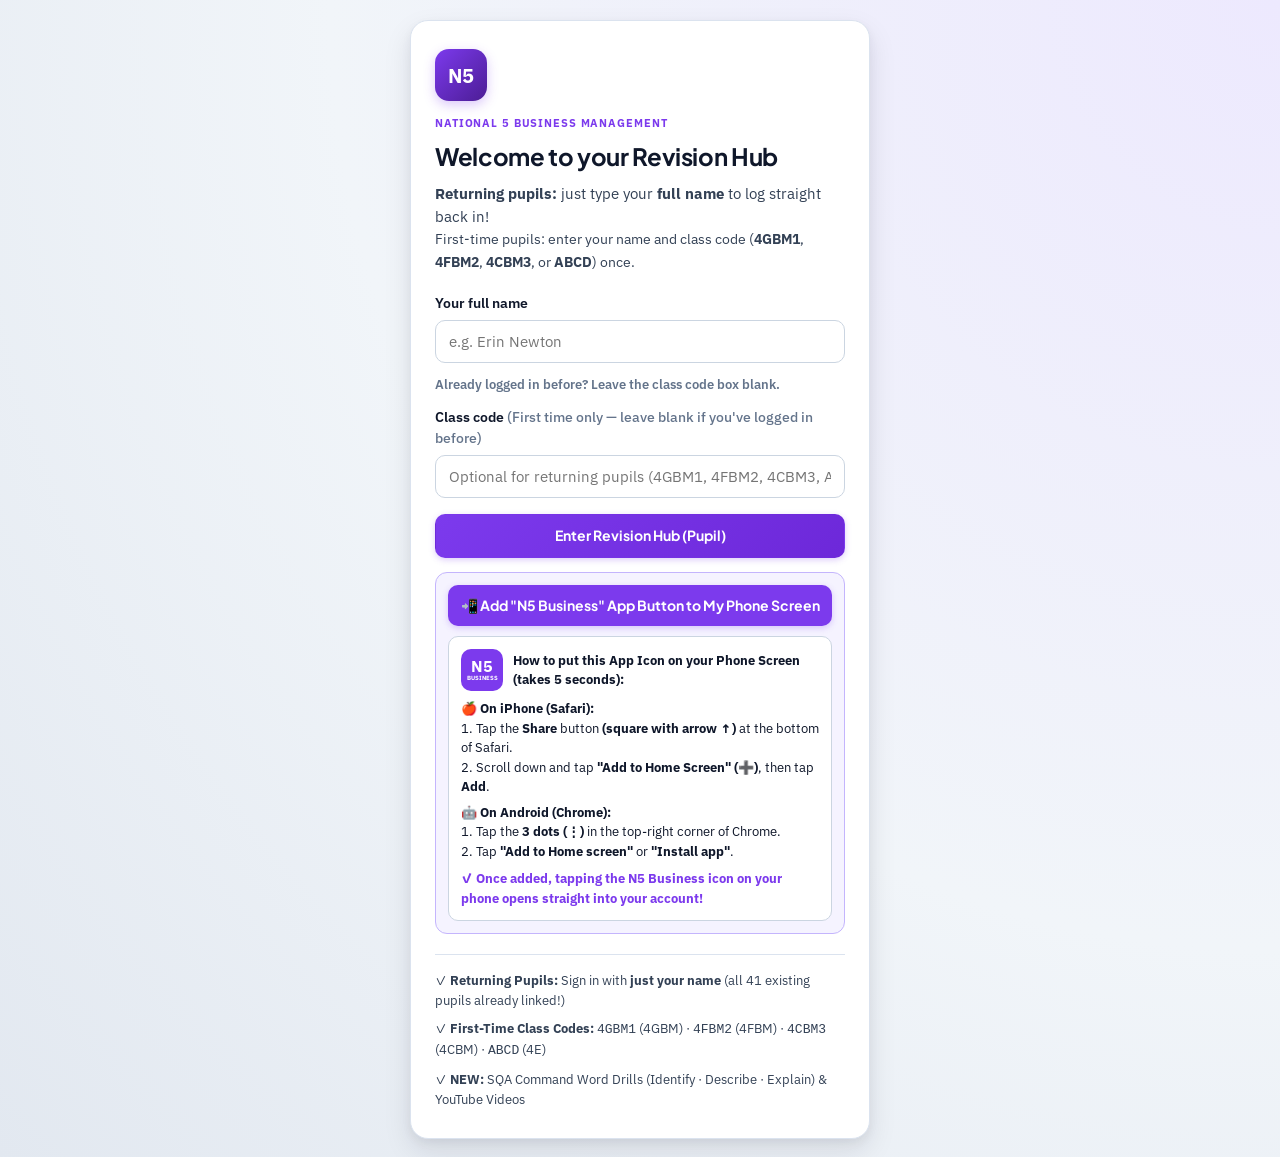
==== index.html @ 748b4a77 "Sync all case study attempts and monthly homework submissions live to Firebase and class list (v65)" ====
<!DOCTYPE html>
<html lang="en">
<head>
  <meta charset="UTF-8" />
  <meta name="viewport" content="width=device-width, initial-scale=1.0" />
  <meta http-equiv="Cache-Control" content="no-cache, no-store, must-revalidate" />
  <meta http-equiv="Pragma" content="no-cache" />
  <meta http-equiv="Expires" content="0" />
  <title>National 5 Business Management Revision Hub</title>
  <meta name="description" content="Qualifications Scotland (SQA) National 5 Business Management Revision Hub — Lessons, YouTube Video Guides, SQA Command Word Drills (Identify, Describe, Explain), Past Papers, Case Studies & Monthly Homework." />
  <meta name="apple-mobile-web-app-capable" content="yes" />
  <meta name="apple-mobile-web-app-status-bar-style" content="black-translucent" />
  <meta name="apple-mobile-web-app-title" content="N5 Business" />
  <meta name="mobile-web-app-capable" content="yes" />
  <meta name="theme-color" content="#7c3aed" />
  <link rel="manifest" href="./manifest.json?v=65" />
  <link rel="icon" type="image/png" href="./n5-app-icon.png?v=65" />
  <link rel="apple-touch-icon" href="./n5-app-icon.png?v=65" />
  <link rel="stylesheet" href="./styles.css?v=65" />
</head>
<body>
  <div id="app"></div>
  <script src="./hubData.js?v=65"></script>
  <script src="./app.js?v=65"></script>
  <script>
    (function () {
      const appScript = document.querySelector('script[src*="app.js?v="]');
      const curMatch = appScript ? appScript.getAttribute("src").match(/\?v=(\d+)/) : null;
      const CURRENT_V = curMatch ? curMatch[1] : "";
      let reloading = false;
      function reloadOnce() {
        const tag = (document.activeElement && document.activeElement.tagName || "").toUpperCase();
        if (tag === "INPUT" || tag === "TEXTAREA" || tag === "SELECT") return;
        if (!reloading) {
          reloading = true;
          window.location.reload();
        }
      }
      function checkLatestVersion() {
        if (!CURRENT_V) return;
        fetch("./index.html?t=" + Date.now(), { cache: "no-store" })
          .then(r => r.ok ? r.text() : "")
          .then(html => {
            const m = html.match(/app\.js\?v=(\d+)/);
            if (m && m[1] !== CURRENT_V) reloadOnce();
          })
          .catch(() => {});
      }
      if ("serviceWorker" in navigator) {
        navigator.serviceWorker.addEventListener("controllerchange", reloadOnce);
        navigator.serviceWorker.register("./sw.js?v=65", { updateViaCache: "none" }).then(reg => {
          reg.update();
          document.addEventListener("visibilitychange", () => {
            if (document.visibilityState === "visible") {
              reg.update();
              checkLatestVersion();
            }
          });
        }).catch(() => {});
      }
      setTimeout(checkLatestVersion, 3000);
    })();
  </script>
</body>
</html>
---- styles.css ----
@import url('https://fonts.googleapis.com/css2?family=IBM+Plex+Sans:wght@400;500;600;700&family=Plus+Jakarta+Sans:wght@500;600;700;800&display=swap');

:root {
  --bg: #f1f5f9;
  --surface: #ffffff;
  --surface-alt: #f8fafc;
  --surface-tint: #f5f3ff;
  --border: #dbe3ef;
  --border-strong: #cbd5e1;
  --text: #0f172a;
  --text-secondary: #334155;
  --text-muted: #64748b;
  --primary: #7c3aed;
  --primary-hover: #6d28d9;
  --primary-soft: #ede9fe;
  --navy: #0f172a;
  --success: #15803d;
  --success-bg: #dcfce7;
  --success-border: #86efac;
  --warning: #b45309;
  --warning-bg: #fef3c7;
  --warning-border: #fcd34d;
  --danger: #b91c1c;
  --danger-bg: #fee2e2;
  --danger-border: #fca5a5;
  --radius-sm: 10px;
  --radius-md: 14px;
  --radius-lg: 18px;
  --shadow-sm: 0 1px 3px rgba(15, 23, 42, 0.06), 0 1px 2px rgba(15, 23, 42, 0.04);
  --shadow-md: 0 4px 14px rgba(15, 23, 42, 0.07), 0 2px 4px rgba(15, 23, 42, 0.04);
  --shadow-lg: 0 12px 28px rgba(15, 23, 42, 0.1), 0 4px 10px rgba(15, 23, 42, 0.05);
}

* {
  box-sizing: border-box;
  -webkit-tap-highlight-color: transparent;
}

html, body {
  margin: 0;
  padding: 0;
  background: var(--bg);
  color: var(--text);
  font-family: 'IBM Plex Sans', -apple-system, BlinkMacSystemFont, sans-serif;
  font-size: 15px;
  line-height: 1.55;
  -webkit-font-smoothing: antialiased;
  overflow-x: hidden;
}

h1, h2, h3, h4 {
  font-family: 'Plus Jakarta Sans', sans-serif;
  color: var(--text);
  letter-spacing: -0.015em;
  margin-top: 0;
}

/* LOGIN PAGE (Matches Floot Pupil Login Experience + Upgraded Polish) */
.login-page {
  min-height: 100vh;
  display: flex;
  align-items: center;
  justify-content: center;
  padding: 20px 14px;
  background: radial-gradient(circle at top right, #ede9fe 0%, #f1f5f9 55%, #e2e8f0 100%);
}

.login-panel {
  width: 100%;
  max-width: 460px;
  background: var(--surface);
  border: 1px solid var(--border);
  border-radius: var(--radius-lg);
  padding: 28px 24px;
  box-shadow: var(--shadow-lg);
}

.login-logo {
  width: 52px;
  height: 52px;
  border-radius: 14px;
  background: linear-gradient(135deg, #7c3aed 0%, #4c1d95 100%);
  color: #ffffff;
  display: flex;
  align-items: center;
  justify-content: center;
  font-weight: 800;
  font-size: 20px;
  margin-bottom: 14px;
  box-shadow: 0 4px 12px rgba(124, 58, 237, 0.28);
}

.kicker {
  font-size: 11px;
  font-weight: 800;
  text-transform: uppercase;
  letter-spacing: 0.08em;
  color: var(--primary);
  margin: 0 0 6px 0;
}

.login-panel h1 {
  font-size: 24px;
  margin-bottom: 8px;
}

.login-lead {
  color: var(--text-secondary);
  margin: 0 0 20px 0;
  font-size: 14.5px;
}

.pupil-form {
  display: flex;
  flex-direction: column;
  gap: 12px;
}

.pupil-form label {
  font-size: 13.5px;
  font-weight: 600;
  color: var(--text);
  margin-bottom: -6px;
}

input[type="text"],
input[type="password"],
input[type="search"],
input[type="url"],
select,
textarea {
  width: 100%;
  padding: 11px 13px;
  border: 1.5px solid var(--border-strong);
  border-radius: var(--radius-sm);
  font-family: inherit;
  font-size: 15px;
  color: var(--text);
  background: var(--surface);
  transition: border-color 0.15s ease, box-shadow 0.15s ease;
}

input:focus,
select:focus,
textarea:focus {
  outline: none;
  border-color: var(--primary);
  box-shadow: 0 0 0 3px rgba(124, 58, 237, 0.18);
}

.btn {
  display: inline-flex;
  align-items: center;
  justify-content: center;
  gap: 8px;
  padding: 11px 16px;
  border-radius: var(--radius-sm);
  font-family: 'Plus Jakarta Sans', sans-serif;
  font-size: 14px;
  font-weight: 700;
  cursor: pointer;
  border: 1.5px solid transparent;
  transition: all 0.15s ease;
  text-decoration: none;
  line-height: 1.25;
  touch-action: manipulation;
  user-select: none;
}

.btn:active:not(:disabled) {
  transform: scale(0.98);
}

.btn:disabled {
  opacity: 0.55;
  cursor: not-allowed;
}

.btn-primary {
  background: linear-gradient(135deg, #7c3aed 0%, #6d28d9 100%);
  color: #ffffff;
  box-shadow: 0 2px 6px rgba(124, 58, 237, 0.25);
}

.btn-primary:hover:not(:disabled) {
  background: var(--primary-hover);
}

.btn-outline {
  background: var(--surface);
  color: var(--text);
  border-color: var(--border-strong);
}

.btn-outline:hover:not(:disabled) {
  background: var(--surface-alt);
  border-color: var(--primary);
  color: var(--primary);
}

.btn-soft {
  background: var(--primary-soft);
  color: var(--primary);
  border-color: #c4b5fd;
}

.btn-soft:hover:not(:disabled) {
  background: #c4b5fd;
}

.btn-success {
  background: var(--success);
  color: #ffffff;
}

.btn-sm {
  padding: 8px 12px;
  font-size: 12.5px;
}

.login-small {
  font-size: 12.5px;
  color: var(--text-muted);
  margin: 14px 0 0 0;
}

.teacher-area {
  margin-top: 18px;
  padding-top: 16px;
  border-top: 1px solid var(--border);
}

.teacher-toggle {
  background: none;
  border: none;
  color: var(--primary);
  font-weight: 600;
  font-size: 13.5px;
  padding: 0;
  cursor: pointer;
  text-decoration: underline;
}

.login-features {
  margin-top: 20px;
  padding-top: 16px;
  border-top: 1px solid var(--border);
  display: grid;
  gap: 8px;
  font-size: 13px;
  color: var(--text-secondary);
}

/* APP SHELL */
.app-shell {
  max-width: 1320px;
  margin: 0 auto;
  padding: 16px 14px 98px 14px;
}

.top-bar {
  background: var(--surface);
  border: 1px solid var(--border);
  border-radius: var(--radius-md);
  padding: 14px 18px;
  display: flex;
  align-items: center;
  justify-content: space-between;
  flex-wrap: wrap;
  gap: 12px;
  box-shadow: var(--shadow-sm);
  margin-bottom: 14px;
}

.brand-row {
  display: flex;
  align-items: center;
  gap: 12px;
}

.brand-badge {
  background: linear-gradient(135deg, #7c3aed 0%, #4c1d95 100%);
  color: #fff;
  font-weight: 800;
  font-size: 14px;
  padding: 9px 12px;
  border-radius: 11px;
  letter-spacing: 0.03em;
  box-shadow: 0 2px 8px rgba(124, 58, 237, 0.28);
}

.user-pill-row {
  display: flex;
  align-items: center;
  gap: 8px;
  flex-wrap: wrap;
}

.badge {
  display: inline-flex;
  align-items: center;
  gap: 5px;
  padding: 4px 10px;
  border-radius: 999px;
  font-size: 12px;
  font-weight: 600;
  background: var(--surface-alt);
  border: 1px solid var(--border);
  color: var(--text-secondary);
}

.badge-primary {
  background: var(--primary-soft);
  color: var(--primary);
  border-color: #c4b5fd;
}

.badge-success {
  background: var(--success-bg);
  color: var(--success);
  border-color: var(--success-border);
}

.badge-warning {
  background: var(--warning-bg);
  color: var(--warning);
  border-color: var(--warning-border);
}

.badge-danger {
  background: var(--danger-bg);
  color: var(--danger);
  border-color: var(--danger-border);
}

/* HERO / OVERVIEW DASHBOARD */
.dashboard-overview {
  background: var(--surface);
  border: 1px solid var(--border);
  border-radius: var(--radius-lg);
  padding: 20px;
  box-shadow: var(--shadow-sm);
  margin-bottom: 16px;
}

.dashboard-top-grid {
  display: grid;
  grid-template-columns: repeat(auto-fit, minmax(250px, 1fr));
  gap: 14px;
  margin-top: 14px;
}

.stat-card {
  background: var(--surface-alt);
  border: 1px solid var(--border);
  border-radius: var(--radius-md);
  padding: 15px;
  display: flex;
  flex-direction: column;
  justify-content: space-between;
  gap: 10px;
}

.course-grid {
  display: grid;
  grid-template-columns: repeat(auto-fit, minmax(220px, 1fr));
  gap: 12px;
  margin-top: 12px;
}

.course-card {
  background: var(--surface);
  border: 1px solid var(--border);
  border-radius: var(--radius-md);
  padding: 15px;
  display: flex;
  flex-direction: column;
  justify-content: space-between;
  gap: 12px;
  box-shadow: var(--shadow-sm);
  transition: transform 0.15s ease, border-color 0.15s ease;
}

.course-card:hover {
  transform: translateY(-2px);
  border-color: var(--primary);
}

.course-num {
  display: inline-block;
  font-size: 11px;
  font-weight: 800;
  padding: 3px 8px;
  border-radius: 6px;
  background: var(--primary-soft);
  color: var(--primary);
  margin-bottom: 6px;
}

/* MAIN NAVIGATION TABS */
.nav-tabs {
  display: flex;
  gap: 6px;
  overflow-x: auto;
  padding: 6px;
  background: var(--surface);
  border: 1px solid var(--border);
  border-radius: var(--radius-md);
  box-shadow: var(--shadow-sm);
  margin-bottom: 16px;
  position: sticky;
  top: 6px;
  z-index: 30;
  scrollbar-width: none;
}

.nav-tabs::-webkit-scrollbar {
  display: none;
}

.nav-tab {
  padding: 10px 14px;
  border-radius: var(--radius-sm);
  border: 1px solid transparent;
  background: transparent;
  color: var(--text-secondary);
  font-family: 'Plus Jakarta Sans', sans-serif;
  font-weight: 700;
  font-size: 13.5px;
  cursor: pointer;
  white-space: nowrap;
  display: inline-flex;
  align-items: center;
  gap: 7px;
  transition: all 0.15s ease;
  touch-action: manipulation;
}

.nav-tab:hover {
  background: var(--surface-alt);
  color: var(--text);
}

.nav-tab.active {
  background: linear-gradient(135deg, #7c3aed 0%, #6d28d9 100%);
  color: #ffffff;
  box-shadow: 0 2px 6px rgba(124, 58, 237, 0.25);
}

/* SECTION PANELS */
.section-panel {
  background: var(--surface);
  border: 1px solid var(--border);
  border-radius: var(--radius-lg);
  padding: 20px;
  box-shadow: var(--shadow-sm);
  margin-bottom: 16px;
}

.two-col-layout {
  display: grid;
  grid-template-columns: minmax(0, 2fr) minmax(290px, 1fr);
  gap: 20px;
  align-items: start;
}

.lesson-layout {
  display: grid;
  grid-template-columns: 270px minmax(0, 1fr);
  gap: 20px;
  align-items: start;
}

@media (max-width: 920px) {
  .two-col-layout,
  .lesson-layout {
    grid-template-columns: 1fr;
  }
}

/* COMMAND WORD DRILLS */
.drill-header-row {
  display: flex;
  justify-content: space-between;
  align-items: flex-start;
  flex-wrap: wrap;
  gap: 12px;
  margin-bottom: 14px;
}

.drill-filter-bar {
  display: flex;
  gap: 8px;
  flex-wrap: wrap;
}

.drill-filter-bar select {
  width: auto;
  min-width: 165px;
}

.drill-selector-grid {
  display: grid;
  grid-template-columns: repeat(3, 1fr);
  gap: 10px;
  margin-bottom: 16px;
}

@media (min-width: 1100px) {
  .drill-selector-grid {
    grid-template-columns: repeat(6, 1fr);
  }
}

.drill-pill-card {
  padding: 13px 12px;
  border-radius: var(--radius-md);
  border: 2px solid var(--border);
  background: var(--surface-alt);
  cursor: pointer;
  text-align: left;
  transition: all 0.15s ease;
  touch-action: manipulation;
  user-select: none;
  display: flex;
  flex-direction: column;
  justify-content: space-between;
  gap: 4px;
}

.drill-pill-card:hover {
  border-color: var(--primary);
  background: var(--surface);
  transform: translateY(-1px);
}

.drill-pill-card:active {
  transform: scale(0.98);
}

.drill-pill-card.active {
  border-color: #7c3aed;
  background: linear-gradient(135deg, #7c3aed 0%, #6d28d9 100%);
  color: #ffffff;
  box-shadow: 0 6px 16px rgba(124, 58, 237, 0.28);
}

.drill-pill-card h4 {
  margin: 2px 0 0 0;
  font-size: 14.5px;
  color: var(--text);
}

.drill-pill-card.active h4 {
  color: #ffffff;
}

.drill-pill-card p {
  margin: 0;
  font-size: 12px;
  color: var(--text-muted);
}

.drill-pill-card.active p {
  color: #ede9fe;
}

.drill-pill-card .badge-active-pill {
  background: rgba(255, 255, 255, 0.22);
  color: #ffffff;
  border-color: rgba(255, 255, 255, 0.4);
}

.question-nav-bar {
  display: flex;
  align-items: center;
  justify-content: space-between;
  gap: 8px;
  padding: 8px 10px;
  background: var(--surface-alt);
  border: 1px solid var(--border);
  border-radius: var(--radius-sm);
  margin-bottom: 12px;
}

.question-jump-select {
  flex: 1;
  min-width: 0;
  padding: 7px 10px !important;
  font-size: 13.5px !important;
  font-weight: 700;
  border-radius: 8px !important;
  background: #ffffff !important;
}

.drill-action-buttons {
  display: flex;
  gap: 8px;
  flex-wrap: wrap;
  flex: 1;
}

.mastery-row-btn {
  width: 100%;
  background: var(--surface);
  border: 1px solid var(--border);
  border-radius: 10px;
  padding: 10px 12px;
  text-align: left;
  cursor: pointer;
  transition: all 0.15s ease;
  touch-action: manipulation;
  font-family: inherit;
}

.mastery-row-btn:hover,
.mastery-row-btn.active {
  border-color: var(--primary);
  background: var(--surface-tint);
}

/* YOUTUBE VIDEO EMBED CARD */
.video-card {
  background: #0f172a;
  color: #f8fafc;
  border-radius: var(--radius-md);
  overflow: hidden;
  border: 1px solid #1e293b;
  margin: 14px 0;
}

.video-header {
  padding: 12px 16px;
  display: flex;
  align-items: center;
  justify-content: space-between;
  gap: 12px;
  flex-wrap: wrap;
  border-bottom: 1px solid #1e293b;
}

.video-header h4 {
  color: #ffffff;
  margin: 0;
  font-size: 14.5px;
}

.video-frame-wrap {
  position: relative;
  width: 100%;
  padding-top: 56.25%;
  background: #020617;
}

.video-frame-wrap iframe {
  position: absolute;
  inset: 0;
  width: 100%;
  height: 100%;
  border: 0;
}

.video-footer {
  padding: 10px 16px;
  background: #1e293b;
  font-size: 13px;
  color: #cbd5e1;
  display: flex;
  align-items: center;
  justify-content: space-between;
  flex-wrap: wrap;
  gap: 10px;
}

/* QUESTION & FEEDBACK CARDS */
.question-card {
  background: var(--surface);
  border: 1.5px solid var(--border);
  border-radius: var(--radius-md);
  padding: 18px;
  box-shadow: var(--shadow-sm);
}

.side-card {
  background: var(--surface-alt);
  border: 1px solid var(--border);
  border-radius: var(--radius-md);
  padding: 16px;
}

.feedback-box {
  margin-top: 16px;
  padding: 16px;
  border-radius: var(--radius-md);
  border: 1px solid var(--border);
  background: var(--surface-alt);
}

.feedback-box.full-marks {
  background: var(--success-bg);
  border-color: var(--success-border);
}

.feedback-box.partial-marks {
  background: var(--warning-bg);
  border-color: var(--warning-border);
}

.feedback-box.zero-marks {
  background: var(--danger-bg);
  border-color: var(--danger-border);
}

.point-list {
  margin: 8px 0;
  padding-left: 20px;
}

.point-list li {
  margin-bottom: 5px;
}

/* FLASHCARD */
.flashcard-box {
  background: linear-gradient(135deg, #f5f3ff 0%, #ffffff 100%);
  border: 2px solid #c4b5fd;
  border-radius: var(--radius-md);
  padding: 24px;
  min-height: 170px;
  display: flex;
  flex-direction: column;
  justify-content: space-between;
  cursor: pointer;
  transition: transform 0.15s ease, box-shadow 0.15s ease;
}

.flashcard-box:hover {
  transform: translateY(-2px);
  box-shadow: var(--shadow-md);
}

/* TABLES */
.data-table-wrap {
  width: 100%;
  overflow-x: auto;
  border: 1px solid var(--border);
  border-radius: var(--radius-sm);
  -webkit-overflow-scrolling: touch;
}

.data-table {
  width: 100%;
  border-collapse: collapse;
  font-size: 13.5px;
}

.data-table th,
.data-table td {
  padding: 10px 12px;
  border-bottom: 1px solid var(--border);
  text-align: left;
  vertical-align: top;
}

.data-table th {
  background: var(--surface-alt);
  font-weight: 700;
  color: var(--text);
}

/* MOBILE STICKY DOCK & RESPONSIVE MOBILE APP EXPERIENCE */
.mobile-dock {
  display: none;
}

@media (max-width: 768px) {

  /* Ultra-compact 1-line mobile app header */
  .top-bar {
    flex-wrap: nowrap !important;
    padding: 8px 10px !important;
  }
  .top-bar .user-pill-row .badge {
    display: none !important;
  }
  .top-bar .brand-row p,
  .top-bar .brand-row small {
    display: none !important;
  }


  /* Native Mobile App Layout Enhancements */
  .nav-tabs {
    display: none !important;
  }

  .top-bar {
    padding: 10px 12px;
    gap: 8px;
    margin-bottom: 10px;
  }

  .top-bar h1, .top-bar h2, .top-bar strong {
    font-size: 15px !important;
  }

  .dashboard-overview {
    padding: 12px !important;
    margin-bottom: 12px;
  }

  .dashboard-top-grid {
    display: flex !important;
    overflow-x: auto;
    scroll-snap-type: x mandatory;
    gap: 10px;
    padding-bottom: 4px;
    -webkit-overflow-scrolling: touch;
    scrollbar-width: none;
  }

  .dashboard-top-grid::-webkit-scrollbar,
  .course-grid::-webkit-scrollbar {
    display: none;
  }

  .dashboard-top-grid > .stat-card {
    flex: 0 0 82%;
    scroll-snap-align: start;
    padding: 12px;
  }

  .course-grid {
    display: flex !important;
    overflow-x: auto;
    scroll-snap-type: x mandatory;
    gap: 10px;
    padding-bottom: 4px;
    -webkit-overflow-scrolling: touch;
    scrollbar-width: none;
  }

  .course-grid > .course-card {
    flex: 0 0 76%;
    scroll-snap-align: start;
    padding: 12px;
  }

  .question-nav-bar {
    padding: 6px 8px;
    gap: 6px;
  }

  .question-nav-bar .btn-sm {
    padding: 8px 10px;
    font-size: 12px;
    white-space: nowrap;
  }

  .app-shell {
    padding: 10px 10px 96px 10px;
  }

  .top-bar {
    padding: 12px 14px;
    border-radius: 14px;
  }

  .dashboard-overview,
  .section-panel {
    padding: 14px 12px;
    border-radius: 14px;
  }

  .question-card {
    padding: 14px 12px;
  }

  /* Prevent iOS Safari zoom on input focus */
  input[type="text"],
  input[type="password"],
  input[type="search"],
  input[type="url"],
  select,
  textarea {
    font-size: 16px !important;
  }

  .drill-filter-bar {
    width: 100%;
    display: grid;
    grid-template-columns: 1fr 1fr;
    gap: 8px;
  }

  .drill-filter-bar select {
    width: 100%;
    min-width: 0;
  }

  .drill-selector-grid {
    grid-template-columns: repeat(2, 1fr);
    gap: 8px;
  }

  .drill-pill-card {
    padding: 10px;
  }

  .drill-pill-card h4 {
    font-size: 13.5px;
  }

  .drill-pill-card p {
    font-size: 11px;
  }

  .drill-action-buttons {
    width: 100%;
  }

  .drill-action-buttons .btn {
    flex: 1 1 auto;
  }

  .course-grid {
    grid-template-columns: repeat(2, 1fr);
    gap: 8px;
  }

  .course-card {
    padding: 12px;
  }

  .mobile-dock {
    display: grid;
    grid-template-columns: repeat(auto-fit, minmax(46px, 1fr));
    gap: 4px;
    position: fixed;
    bottom: 0;
    left: 0;
    right: 0;
    background: #2e1065;
    border-top: 2px solid #7c3aed;
    padding: 7px 6px calc(7px + env(safe-area-inset-bottom, 0px)) 6px;
    z-index: 50;
    box-shadow: 0 -4px 18px rgba(46, 16, 101, 0.28);
  }

  .mobile-dock button {
    background: transparent;
    border: none;
    padding: 6px 2px;
    font-size: 10.5px;
    font-weight: 600;
    color: #ddd6fe;
    display: flex;
    flex-direction: column;
    align-items: center;
    justify-content: center;
    gap: 2px;
    cursor: pointer;
    border-radius: 10px;
    touch-action: manipulation;
  }

  .mobile-dock button.active {
    color: #ffffff;
    background: #7c3aed;
    font-weight: 800;
    box-shadow: 0 2px 8px rgba(124, 58, 237, 0.45);
  }
}

@media print {
  .nav-tabs, .mobile-dock, .no-print, .btn, button {
    display: none !important;
  }
  body, .app-shell, .section-panel {
    background: #ffffff !important;
    box-shadow: none !important;
    border: none !important;
    padding: 0 !important;
  }
}

.no-copy-model {
  user-select: none !important;
  -webkit-user-select: none !important;
  -moz-user-select: none !important;
  -ms-user-select: none !important;
  -webkit-touch-callout: none !important;
}
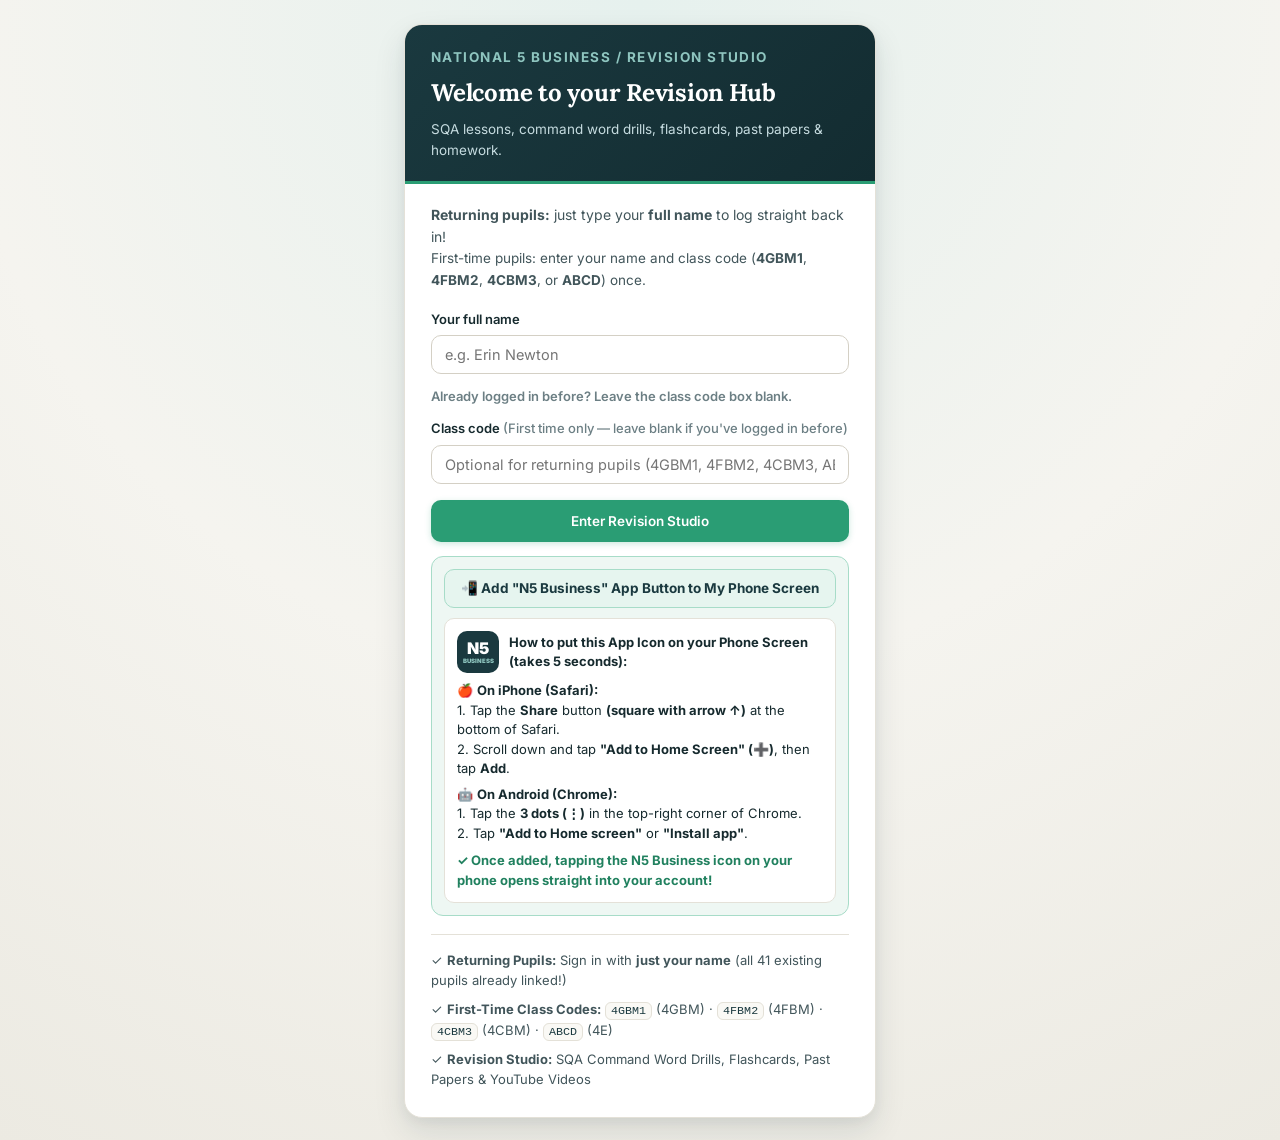
==== commit d15881eb: "Restyle Revision Hub into clean Revision Studio layout matching screenshot (v69)" ====
--- a/index.html
+++ b/index.html
@@ -12,16 +12,16 @@
   <meta name="apple-mobile-web-app-status-bar-style" content="black-translucent" />
   <meta name="apple-mobile-web-app-title" content="N5 Business" />
   <meta name="mobile-web-app-capable" content="yes" />
-  <meta name="theme-color" content="#7c3aed" />
-  <link rel="manifest" href="./manifest.json?v=65" />
-  <link rel="icon" type="image/png" href="./n5-app-icon.png?v=65" />
-  <link rel="apple-touch-icon" href="./n5-app-icon.png?v=65" />
-  <link rel="stylesheet" href="./styles.css?v=65" />
+  <meta name="theme-color" content="#1a393f" />
+  <link rel="manifest" href="./manifest.json?v=69" />
+  <link rel="icon" type="image/png" href="./n5-app-icon.png?v=69" />
+  <link rel="apple-touch-icon" href="./n5-app-icon.png?v=69" />
+  <link rel="stylesheet" href="./styles.css?v=69" />
 </head>
 <body>
   <div id="app"></div>
-  <script src="./hubData.js?v=65"></script>
-  <script src="./app.js?v=65"></script>
+  <script src="./hubData.js?v=69"></script>
+  <script src="./app.js?v=69"></script>
   <script>
     (function () {
       const appScript = document.querySelector('script[src*="app.js?v="]');
@@ -48,7 +48,7 @@
       }
       if ("serviceWorker" in navigator) {
         navigator.serviceWorker.addEventListener("controllerchange", reloadOnce);
-        navigator.serviceWorker.register("./sw.js?v=65", { updateViaCache: "none" }).then(reg => {
+        navigator.serviceWorker.register("./sw.js?v=69", { updateViaCache: "none" }).then(reg => {
           reg.update();
           document.addEventListener("visibilitychange", () => {
             if (document.visibilityState === "visible") {
--- a/styles.css
+++ b/styles.css
@@ -1,34 +1,39 @@
-@import url('https://fonts.googleapis.com/css2?family=IBM+Plex+Sans:wght@400;500;600;700&family=Plus+Jakarta+Sans:wght@500;600;700;800&display=swap');
+@import url('https://fonts.googleapis.com/css2?family=Inter:wght@400;500;600;700&family=Lora:wght@600;700&display=swap');
 
 :root {
-  --bg: #f1f5f9;
+  --bg: #f5f4ef;
   --surface: #ffffff;
-  --surface-alt: #f8fafc;
-  --surface-tint: #f5f3ff;
-  --border: #dbe3ef;
-  --border-strong: #cbd5e1;
-  --text: #0f172a;
-  --text-secondary: #334155;
-  --text-muted: #64748b;
-  --primary: #7c3aed;
-  --primary-hover: #6d28d9;
-  --primary-soft: #ede9fe;
-  --navy: #0f172a;
-  --success: #15803d;
-  --success-bg: #dcfce7;
-  --success-border: #86efac;
-  --warning: #b45309;
-  --warning-bg: #fef3c7;
-  --warning-border: #fcd34d;
-  --danger: #b91c1c;
-  --danger-bg: #fee2e2;
-  --danger-border: #fca5a5;
+  --surface-alt: #faf9f5;
+  --surface-tint: #eef7f3;
+  --border: #e4e1d8;
+  --border-strong: #d4d0c5;
+  --text: #162a2e;
+  --text-secondary: #41555a;
+  --text-muted: #6c7f84;
+  --studio-dark: #1a393f;
+  --studio-darker: #132c31;
+  --studio-kicker: #8ec5bf;
+  --studio-sub: #c6dce0;
+  --primary: #2a9d74;
+  --primary-hover: #21815f;
+  --primary-soft: #e6f5ef;
+  --primary-border: #a7dcc8;
+  --navy: #162a2e;
+  --success: #1b7a54;
+  --success-bg: #e6f6ee;
+  --success-border: #9bd9be;
+  --warning: #a15c07;
+  --warning-bg: #fef7e6;
+  --warning-border: #f3d286;
+  --danger: #b42318;
+  --danger-bg: #fef0ef;
+  --danger-border: #f5b8b3;
   --radius-sm: 10px;
   --radius-md: 14px;
   --radius-lg: 18px;
-  --shadow-sm: 0 1px 3px rgba(15, 23, 42, 0.06), 0 1px 2px rgba(15, 23, 42, 0.04);
-  --shadow-md: 0 4px 14px rgba(15, 23, 42, 0.07), 0 2px 4px rgba(15, 23, 42, 0.04);
-  --shadow-lg: 0 12px 28px rgba(15, 23, 42, 0.1), 0 4px 10px rgba(15, 23, 42, 0.05);
+  --shadow-sm: 0 1px 3px rgba(20, 47, 52, 0.05), 0 1px 2px rgba(20, 47, 52, 0.03);
+  --shadow-md: 0 6px 18px rgba(20, 47, 52, 0.07), 0 2px 5px rgba(20, 47, 52, 0.03);
+  --shadow-lg: 0 14px 32px rgba(20, 47, 52, 0.11), 0 4px 12px rgba(20, 47, 52, 0.05);
 }
 
 * {
@@ -41,60 +46,104 @@
   padding: 0;
   background: var(--bg);
   color: var(--text);
-  font-family: 'IBM Plex Sans', -apple-system, BlinkMacSystemFont, sans-serif;
+  font-family: 'Inter', -apple-system, BlinkMacSystemFont, sans-serif;
   font-size: 15px;
   line-height: 1.55;
   -webkit-font-smoothing: antialiased;
   overflow-x: hidden;
 }
 
-h1, h2, h3, h4 {
-  font-family: 'Plus Jakarta Sans', sans-serif;
+h1, h2, h3 {
+  font-family: 'Lora', Georgia, 'Times New Roman', serif;
   color: var(--text);
-  letter-spacing: -0.015em;
+  letter-spacing: -0.01em;
   margin-top: 0;
 }
 
-/* LOGIN PAGE (Matches Floot Pupil Login Experience + Upgraded Polish) */
+h4 {
+  font-family: 'Inter', -apple-system, BlinkMacSystemFont, sans-serif;
+  color: var(--text);
+  letter-spacing: -0.01em;
+  margin-top: 0;
+}
+
+code {
+  background: var(--surface-alt);
+  border: 1px solid var(--border);
+  border-radius: 6px;
+  padding: 1px 5px;
+  font-size: 0.9em;
+  color: var(--studio-dark);
+}
+
+/* =========================================================
+   LOGIN PAGE — Calm Revision Studio Aesthetic
+   ========================================================= */
 .login-page {
   min-height: 100vh;
   display: flex;
   align-items: center;
   justify-content: center;
-  padding: 20px 14px;
-  background: radial-gradient(circle at top right, #ede9fe 0%, #f1f5f9 55%, #e2e8f0 100%);
+  padding: 24px 14px;
+  background: radial-gradient(circle at top center, #e6f1ee 0%, var(--bg) 52%, #eceae2 100%);
 }
 
 .login-panel {
   width: 100%;
-  max-width: 460px;
+  max-width: 472px;
   background: var(--surface);
   border: 1px solid var(--border);
   border-radius: var(--radius-lg);
-  padding: 28px 24px;
+  padding: 28px 26px;
   box-shadow: var(--shadow-lg);
+  overflow: hidden;
+}
+
+.login-studio-head {
+  margin: -28px -26px 20px -26px;
+  padding: 22px 26px 20px 26px;
+  background: linear-gradient(135deg, var(--studio-dark) 0%, var(--studio-darker) 100%);
+  color: #ffffff;
+  border-bottom: 3px solid var(--primary);
+}
+
+.login-studio-head .kicker {
+  color: var(--studio-kicker);
+  margin-bottom: 6px;
+}
+
+.login-studio-head h1 {
+  color: #ffffff;
+  font-size: 24px;
+  margin: 0 0 6px 0;
+}
+
+.login-studio-head p {
+  color: var(--studio-sub);
+  margin: 0;
+  font-size: 13.5px;
 }
 
 .login-logo {
-  width: 52px;
-  height: 52px;
-  border-radius: 14px;
-  background: linear-gradient(135deg, #7c3aed 0%, #4c1d95 100%);
-  color: #ffffff;
-  display: flex;
+  width: 46px;
+  height: 46px;
+  border-radius: 12px;
+  background: var(--primary);
+  color: #ffffff;
+  display: inline-flex;
   align-items: center;
   justify-content: center;
   font-weight: 800;
-  font-size: 20px;
-  margin-bottom: 14px;
-  box-shadow: 0 4px 12px rgba(124, 58, 237, 0.28);
+  font-size: 18px;
+  margin-bottom: 12px;
+  box-shadow: 0 4px 12px rgba(42, 157, 116, 0.32);
 }
 
 .kicker {
   font-size: 11px;
-  font-weight: 800;
+  font-weight: 700;
   text-transform: uppercase;
-  letter-spacing: 0.08em;
+  letter-spacing: 0.11em;
   color: var(--primary);
   margin: 0 0 6px 0;
 }
@@ -106,8 +155,8 @@
 
 .login-lead {
   color: var(--text-secondary);
-  margin: 0 0 20px 0;
-  font-size: 14.5px;
+  margin: 0 0 18px 0;
+  font-size: 14px;
 }
 
 .pupil-form {
@@ -117,7 +166,7 @@
 }
 
 .pupil-form label {
-  font-size: 13.5px;
+  font-size: 13px;
   font-weight: 600;
   color: var(--text);
   margin-bottom: -6px;
@@ -130,11 +179,11 @@
 select,
 textarea {
   width: 100%;
-  padding: 11px 13px;
+  padding: 10px 13px;
   border: 1.5px solid var(--border-strong);
   border-radius: var(--radius-sm);
   font-family: inherit;
-  font-size: 15px;
+  font-size: 14.5px;
   color: var(--text);
   background: var(--surface);
   transition: border-color 0.15s ease, box-shadow 0.15s ease;
@@ -145,19 +194,19 @@
 textarea:focus {
   outline: none;
   border-color: var(--primary);
-  box-shadow: 0 0 0 3px rgba(124, 58, 237, 0.18);
+  box-shadow: 0 0 0 3px rgba(42, 157, 116, 0.18);
 }
 
 .btn {
   display: inline-flex;
   align-items: center;
   justify-content: center;
-  gap: 8px;
-  padding: 11px 16px;
+  gap: 7px;
+  padding: 10px 16px;
   border-radius: var(--radius-sm);
-  font-family: 'Plus Jakarta Sans', sans-serif;
-  font-size: 14px;
-  font-weight: 700;
+  font-family: 'Inter', -apple-system, sans-serif;
+  font-size: 13.5px;
+  font-weight: 600;
   cursor: pointer;
   border: 1.5px solid transparent;
   transition: all 0.15s ease;
@@ -177,9 +226,9 @@
 }
 
 .btn-primary {
-  background: linear-gradient(135deg, #7c3aed 0%, #6d28d9 100%);
-  color: #ffffff;
-  box-shadow: 0 2px 6px rgba(124, 58, 237, 0.25);
+  background: var(--primary);
+  color: #ffffff;
+  box-shadow: 0 2px 6px rgba(42, 157, 116, 0.24);
 }
 
 .btn-primary:hover:not(:disabled) {
@@ -193,19 +242,20 @@
 }
 
 .btn-outline:hover:not(:disabled) {
-  background: var(--surface-alt);
+  background: var(--surface-tint);
   border-color: var(--primary);
-  color: var(--primary);
+  color: var(--studio-dark);
 }
 
 .btn-soft {
   background: var(--primary-soft);
-  color: var(--primary);
-  border-color: #c4b5fd;
+  color: var(--studio-dark);
+  border-color: var(--primary-border);
 }
 
 .btn-soft:hover:not(:disabled) {
-  background: #c4b5fd;
+  background: #d5efe4;
+  border-color: var(--primary);
 }
 
 .btn-success {
@@ -214,7 +264,7 @@
 }
 
 .btn-sm {
-  padding: 8px 12px;
+  padding: 7px 12px;
   font-size: 12.5px;
 }
 
@@ -225,7 +275,7 @@
 }
 
 .teacher-area {
-  margin-top: 18px;
+  margin-top: 16px;
   padding-top: 16px;
   border-top: 1px solid var(--border);
 }
@@ -242,8 +292,8 @@
 }
 
 .login-features {
-  margin-top: 20px;
-  padding-top: 16px;
+  margin-top: 18px;
+  padding-top: 15px;
   border-top: 1px solid var(--border);
   display: grid;
   gap: 8px;
@@ -251,25 +301,104 @@
   color: var(--text-secondary);
 }
 
-/* APP SHELL */
+/* =========================================================
+   STUDIO TOP BANNER (Full-Bleed Dark Teal Header from Screenshot)
+   ========================================================= */
+.studio-banner {
+  background: linear-gradient(135deg, var(--studio-dark) 0%, var(--studio-darker) 100%);
+  color: #ffffff;
+  border-bottom: 1px solid rgba(255, 255, 255, 0.08);
+  box-shadow: 0 4px 16px rgba(19, 44, 49, 0.14);
+}
+
+.studio-banner-inner {
+  max-width: 1260px;
+  margin: 0 auto;
+  padding: 20px 20px 22px 20px;
+  display: flex;
+  align-items: center;
+  justify-content: space-between;
+  flex-wrap: wrap;
+  gap: 14px;
+}
+
+.studio-kicker {
+  font-size: 11px;
+  font-weight: 700;
+  text-transform: uppercase;
+  letter-spacing: 0.14em;
+  color: var(--studio-kicker);
+  margin: 0 0 5px 0;
+}
+
+.studio-title {
+  font-family: 'Lora', Georgia, serif;
+  font-size: 26px;
+  font-weight: 700;
+  color: #ffffff;
+  margin: 0;
+  line-height: 1.2;
+}
+
+.studio-subtitle {
+  font-size: 13.5px;
+  color: var(--studio-sub);
+  margin: 5px 0 0 0;
+}
+
+.studio-banner .user-pill-row {
+  display: flex;
+  align-items: center;
+  gap: 8px;
+  flex-wrap: wrap;
+}
+
+.studio-user-chip {
+  display: inline-flex;
+  align-items: center;
+  gap: 6px;
+  padding: 6px 12px;
+  border-radius: 999px;
+  font-size: 12.5px;
+  font-weight: 600;
+  background: rgba(255, 255, 255, 0.12);
+  border: 1px solid rgba(255, 255, 255, 0.22);
+  color: #f0f9f7;
+}
+
+.studio-signout-btn {
+  background: rgba(255, 255, 255, 0.08);
+  color: #ffffff;
+  border: 1px solid rgba(255, 255, 255, 0.28);
+}
+
+.studio-signout-btn:hover:not(:disabled) {
+  background: rgba(255, 255, 255, 0.18);
+  border-color: rgba(255, 255, 255, 0.5);
+  color: #ffffff;
+}
+
+/* =========================================================
+   APP SHELL & STUDIO NAVIGATION PILL BAR
+   ========================================================= */
 .app-shell {
-  max-width: 1320px;
+  max-width: 1260px;
   margin: 0 auto;
-  padding: 16px 14px 98px 14px;
+  padding: 18px 20px 98px 20px;
 }
 
 .top-bar {
-  background: var(--surface);
-  border: 1px solid var(--border);
+  background: var(--studio-dark);
+  color: #ffffff;
   border-radius: var(--radius-md);
-  padding: 14px 18px;
+  padding: 16px 20px;
   display: flex;
   align-items: center;
   justify-content: space-between;
   flex-wrap: wrap;
   gap: 12px;
-  box-shadow: var(--shadow-sm);
-  margin-bottom: 14px;
+  box-shadow: var(--shadow-md);
+  margin-bottom: 16px;
 }
 
 .brand-row {
@@ -279,28 +408,21 @@
 }
 
 .brand-badge {
-  background: linear-gradient(135deg, #7c3aed 0%, #4c1d95 100%);
-  color: #fff;
+  background: var(--primary);
+  color: #ffffff;
   font-weight: 800;
-  font-size: 14px;
-  padding: 9px 12px;
-  border-radius: 11px;
-  letter-spacing: 0.03em;
-  box-shadow: 0 2px 8px rgba(124, 58, 237, 0.28);
-}
-
-.user-pill-row {
-  display: flex;
-  align-items: center;
-  gap: 8px;
-  flex-wrap: wrap;
+  font-size: 13px;
+  padding: 8px 11px;
+  border-radius: 10px;
+  letter-spacing: 0.04em;
+  box-shadow: 0 2px 8px rgba(42, 157, 116, 0.3);
 }
 
 .badge {
   display: inline-flex;
   align-items: center;
   gap: 5px;
-  padding: 4px 10px;
+  padding: 4px 11px;
   border-radius: 999px;
   font-size: 12px;
   font-weight: 600;
@@ -311,8 +433,8 @@
 
 .badge-primary {
   background: var(--primary-soft);
-  color: var(--primary);
-  border-color: #c4b5fd;
+  color: var(--studio-dark);
+  border-color: var(--primary-border);
 }
 
 .badge-success {
@@ -333,14 +455,94 @@
   border-color: var(--danger-border);
 }
 
-/* HERO / OVERVIEW DASHBOARD */
+/* CLEAN STUDIO PILL ROW (Directly on warm paper canvas, matching screenshot) */
+.nav-tabs {
+  display: flex;
+  flex-wrap: wrap;
+  gap: 7px;
+  padding: 4px 2px 10px 2px;
+  background: transparent;
+  border: none;
+  border-radius: 0;
+  box-shadow: none;
+  margin-bottom: 14px;
+  position: sticky;
+  top: 0;
+  z-index: 30;
+  backdrop-filter: blur(8px);
+  -webkit-backdrop-filter: blur(8px);
+  background: rgba(245, 244, 239, 0.94);
+  scrollbar-width: none;
+}
+
+.nav-tabs::-webkit-scrollbar {
+  display: none;
+}
+
+.nav-tab {
+  padding: 8px 13px;
+  border-radius: 9px;
+  border: 1px solid var(--border);
+  background: var(--surface);
+  color: var(--text-secondary);
+  font-family: 'Inter', -apple-system, sans-serif;
+  font-weight: 600;
+  font-size: 13px;
+  cursor: pointer;
+  white-space: nowrap;
+  display: inline-flex;
+  align-items: center;
+  gap: 6px;
+  transition: all 0.15s ease;
+  box-shadow: 0 1px 2px rgba(20, 47, 52, 0.04);
+  touch-action: manipulation;
+}
+
+.nav-tab:hover {
+  background: var(--surface-tint);
+  border-color: var(--primary-border);
+  color: var(--studio-dark);
+}
+
+.nav-tab.active {
+  background: var(--primary);
+  border-color: var(--primary);
+  color: #ffffff;
+  font-weight: 700;
+  box-shadow: 0 3px 10px rgba(42, 157, 116, 0.28);
+}
+
+/* =========================================================
+   STUDIO SECTION PANELS & TWO-COLUMN CARD GRIDS
+   ========================================================= */
 .dashboard-overview {
+  background: transparent;
+  border: none;
+  border-radius: 0;
+  padding: 4px 0 8px 0;
+  box-shadow: none;
+  margin-bottom: 16px;
+}
+
+.studio-section-head {
+  display: flex;
+  justify-content: space-between;
+  align-items: flex-end;
+  flex-wrap: wrap;
+  gap: 12px;
+  margin-bottom: 16px;
+  padding-bottom: 12px;
+  border-bottom: 1px solid var(--border);
+}
+
+.studio-score-pill {
+  font-size: 13px;
+  font-weight: 600;
+  color: var(--text-secondary);
   background: var(--surface);
   border: 1px solid var(--border);
-  border-radius: var(--radius-lg);
-  padding: 20px;
-  box-shadow: var(--shadow-sm);
-  margin-bottom: 16px;
+  padding: 6px 12px;
+  border-radius: 999px;
 }
 
 .dashboard-top-grid {
@@ -351,110 +553,101 @@
 }
 
 .stat-card {
-  background: var(--surface-alt);
+  background: var(--surface);
   border: 1px solid var(--border);
   border-radius: var(--radius-md);
-  padding: 15px;
+  padding: 16px 18px;
   display: flex;
   flex-direction: column;
   justify-content: space-between;
   gap: 10px;
-}
-
+  box-shadow: var(--shadow-sm);
+}
+
+/* Crisp 2-column Revision Studio Grid on desktop */
 .course-grid {
   display: grid;
-  grid-template-columns: repeat(auto-fit, minmax(220px, 1fr));
-  gap: 12px;
+  grid-template-columns: repeat(2, minmax(0, 1fr));
+  gap: 16px;
   margin-top: 12px;
+}
+
+@media (max-width: 768px) {
+  .course-grid {
+    grid-template-columns: 1fr;
+  }
 }
 
 .course-card {
   background: var(--surface);
   border: 1px solid var(--border);
   border-radius: var(--radius-md);
-  padding: 15px;
+  padding: 18px 20px;
   display: flex;
   flex-direction: column;
   justify-content: space-between;
-  gap: 12px;
+  gap: 14px;
   box-shadow: var(--shadow-sm);
-  transition: transform 0.15s ease, border-color 0.15s ease;
+  transition: transform 0.15s ease, border-color 0.15s ease, box-shadow 0.15s ease;
 }
 
 .course-card:hover {
   transform: translateY(-2px);
-  border-color: var(--primary);
+  border-color: var(--primary-border);
+  box-shadow: var(--shadow-md);
 }
 
 .course-num {
   display: inline-block;
   font-size: 11px;
-  font-weight: 800;
+  font-weight: 700;
   padding: 3px 8px;
   border-radius: 6px;
   background: var(--primary-soft);
-  color: var(--primary);
-  margin-bottom: 6px;
-}
-
-/* MAIN NAVIGATION TABS */
-.nav-tabs {
-  display: flex;
-  gap: 6px;
-  overflow-x: auto;
-  padding: 6px;
-  background: var(--surface);
-  border: 1px solid var(--border);
-  border-radius: var(--radius-md);
-  box-shadow: var(--shadow-sm);
-  margin-bottom: 16px;
-  position: sticky;
-  top: 6px;
-  z-index: 30;
-  scrollbar-width: none;
-}
-
-.nav-tabs::-webkit-scrollbar {
-  display: none;
-}
-
-.nav-tab {
-  padding: 10px 14px;
-  border-radius: var(--radius-sm);
-  border: 1px solid transparent;
-  background: transparent;
-  color: var(--text-secondary);
-  font-family: 'Plus Jakarta Sans', sans-serif;
-  font-weight: 700;
-  font-size: 13.5px;
-  cursor: pointer;
-  white-space: nowrap;
-  display: inline-flex;
-  align-items: center;
+  color: var(--studio-dark);
+  border: 1px solid var(--primary-border);
+  margin-bottom: 8px;
+}
+
+.course-card-actions {
+  display: flex;
+  flex-direction: column;
   gap: 7px;
-  transition: all 0.15s ease;
-  touch-action: manipulation;
-}
-
-.nav-tab:hover {
+}
+
+.course-row-btn {
+  width: 100%;
+  justify-content: space-between;
   background: var(--surface-alt);
+  border: 1px solid var(--border);
   color: var(--text);
-}
-
-.nav-tab.active {
-  background: linear-gradient(135deg, #7c3aed 0%, #6d28d9 100%);
-  color: #ffffff;
-  box-shadow: 0 2px 6px rgba(124, 58, 237, 0.25);
-}
-
-/* SECTION PANELS */
+  padding: 9px 12px;
+  border-radius: 9px;
+  font-size: 13px;
+  font-weight: 600;
+  text-align: left;
+}
+
+.course-row-btn:hover {
+  background: var(--primary-soft);
+  border-color: var(--primary);
+  color: var(--studio-dark);
+}
+
+.studio-quick-bar {
+  display: flex;
+  gap: 8px;
+  flex-wrap: wrap;
+  margin-top: 14px;
+}
+
 .section-panel {
   background: var(--surface);
   border: 1px solid var(--border);
   border-radius: var(--radius-lg);
-  padding: 20px;
+  padding: 22px 24px;
   box-shadow: var(--shadow-sm);
-  margin-bottom: 16px;
+  margin-bottom: 18px;
 }
 
 .two-col-layout {
@@ -478,14 +671,18 @@
   }
 }
 
-/* COMMAND WORD DRILLS */
+/* =========================================================
+   COMMAND WORD DRILLS
+   ========================================================= */
 .drill-header-row {
   display: flex;
   justify-content: space-between;
   align-items: flex-start;
   flex-wrap: wrap;
   gap: 12px;
-  margin-bottom: 14px;
+  margin-bottom: 16px;
+  padding-bottom: 12px;
+  border-bottom: 1px solid var(--border);
 }
 
 .drill-filter-bar {
@@ -513,9 +710,9 @@
 }
 
 .drill-pill-card {
-  padding: 13px 12px;
+  padding: 13px 13px;
   border-radius: var(--radius-md);
-  border: 2px solid var(--border);
+  border: 1.5px solid var(--border);
   background: var(--surface-alt);
   cursor: pointer;
   text-align: left;
@@ -539,15 +736,15 @@
 }
 
 .drill-pill-card.active {
-  border-color: #7c3aed;
-  background: linear-gradient(135deg, #7c3aed 0%, #6d28d9 100%);
-  color: #ffffff;
-  box-shadow: 0 6px 16px rgba(124, 58, 237, 0.28);
+  border-color: var(--primary);
+  background: var(--primary);
+  color: #ffffff;
+  box-shadow: 0 6px 16px rgba(42, 157, 116, 0.25);
 }
 
 .drill-pill-card h4 {
   margin: 2px 0 0 0;
-  font-size: 14.5px;
+  font-size: 14px;
   color: var(--text);
 }
 
@@ -562,13 +759,13 @@
 }
 
 .drill-pill-card.active p {
-  color: #ede9fe;
+  color: #e4f7f0;
 }
 
 .drill-pill-card .badge-active-pill {
   background: rgba(255, 255, 255, 0.22);
   color: #ffffff;
-  border-color: rgba(255, 255, 255, 0.4);
+  border-color: rgba(255, 255, 255, 0.42);
 }
 
 .question-nav-bar {
@@ -588,7 +785,7 @@
   min-width: 0;
   padding: 7px 10px !important;
   font-size: 13.5px !important;
-  font-weight: 700;
+  font-weight: 600;
   border-radius: 8px !important;
   background: #ffffff !important;
 }
@@ -619,13 +816,15 @@
   background: var(--surface-tint);
 }
 
-/* YOUTUBE VIDEO EMBED CARD */
+/* =========================================================
+   YOUTUBE VIDEO EMBED CARD
+   ========================================================= */
 .video-card {
-  background: #0f172a;
-  color: #f8fafc;
+  background: var(--studio-darker);
+  color: #f4f8f7;
   border-radius: var(--radius-md);
   overflow: hidden;
-  border: 1px solid #1e293b;
+  border: 1px solid #24484f;
   margin: 14px 0;
 }
 
@@ -636,7 +835,7 @@
   justify-content: space-between;
   gap: 12px;
   flex-wrap: wrap;
-  border-bottom: 1px solid #1e293b;
+  border-bottom: 1px solid #24484f;
 }
 
 .video-header h4 {
@@ -649,7 +848,7 @@
   position: relative;
   width: 100%;
   padding-top: 56.25%;
-  background: #020617;
+  background: #0b1b1e;
 }
 
 .video-frame-wrap iframe {
@@ -662,9 +861,9 @@
 
 .video-footer {
   padding: 10px 16px;
-  background: #1e293b;
+  background: var(--studio-dark);
   font-size: 13px;
-  color: #cbd5e1;
+  color: var(--studio-sub);
   display: flex;
   align-items: center;
   justify-content: space-between;
@@ -672,12 +871,14 @@
   gap: 10px;
 }
 
-/* QUESTION & FEEDBACK CARDS */
+/* =========================================================
+   QUESTION & FEEDBACK CARDS
+   ========================================================= */
 .question-card {
   background: var(--surface);
-  border: 1.5px solid var(--border);
+  border: 1px solid var(--border);
   border-radius: var(--radius-md);
-  padding: 18px;
+  padding: 20px;
   box-shadow: var(--shadow-sm);
 }
 
@@ -685,12 +886,12 @@
   background: var(--surface-alt);
   border: 1px solid var(--border);
   border-radius: var(--radius-md);
-  padding: 16px;
+  padding: 16px 18px;
 }
 
 .feedback-box {
   margin-top: 16px;
-  padding: 16px;
+  padding: 16px 18px;
   border-radius: var(--radius-md);
   border: 1px solid var(--border);
   background: var(--surface-alt);
@@ -720,10 +921,12 @@
   margin-bottom: 5px;
 }
 
-/* FLASHCARD */
+/* =========================================================
+   FLASHCARD
+   ========================================================= */
 .flashcard-box {
-  background: linear-gradient(135deg, #f5f3ff 0%, #ffffff 100%);
-  border: 2px solid #c4b5fd;
+  background: linear-gradient(135deg, var(--surface-tint) 0%, #ffffff 100%);
+  border: 1.5px solid var(--primary-border);
   border-radius: var(--radius-md);
   padding: 24px;
   min-height: 170px;
@@ -739,12 +942,15 @@
   box-shadow: var(--shadow-md);
 }
 
-/* TABLES */
+/* =========================================================
+   TABLES
+   ========================================================= */
 .data-table-wrap {
   width: 100%;
   overflow-x: auto;
   border: 1px solid var(--border);
   border-radius: var(--radius-sm);
+  background: var(--surface);
   -webkit-overflow-scrolling: touch;
 }
 
@@ -765,85 +971,63 @@
 .data-table th {
   background: var(--surface-alt);
   font-weight: 700;
-  color: var(--text);
-}
-
-/* MOBILE STICKY DOCK & RESPONSIVE MOBILE APP EXPERIENCE */
+  color: var(--studio-dark);
+}
+
+/* =========================================================
+   MOBILE STICKY DOCK & RESPONSIVE MOBILE EXPERIENCE
+   ========================================================= */
 .mobile-dock {
   display: none;
 }
 
 @media (max-width: 768px) {
-
-  /* Ultra-compact 1-line mobile app header */
-  .top-bar {
-    flex-wrap: nowrap !important;
-    padding: 8px 10px !important;
-  }
-  .top-bar .user-pill-row .badge {
-    display: none !important;
-  }
-  .top-bar .brand-row p,
-  .top-bar .brand-row small {
-    display: none !important;
-  }
-
-
-  /* Native Mobile App Layout Enhancements */
+  .studio-banner-inner {
+    padding: 12px 14px 14px 14px;
+    gap: 8px;
+  }
+
+  .studio-title {
+    font-size: 19px;
+  }
+
+  .studio-subtitle {
+    display: none;
+  }
+
+  .studio-user-chip {
+    display: none;
+  }
+
   .nav-tabs {
-    display: none !important;
-  }
-
-  .top-bar {
-    padding: 10px 12px;
-    gap: 8px;
+    flex-wrap: nowrap;
+    overflow-x: auto;
+    padding: 4px 0 8px 0;
+    gap: 6px;
     margin-bottom: 10px;
   }
 
-  .top-bar h1, .top-bar h2, .top-bar strong {
-    font-size: 15px !important;
+  .nav-tab {
+    padding: 7px 12px;
+    font-size: 12.5px;
+  }
+
+  .app-shell {
+    padding: 10px 12px 92px 12px;
   }
 
   .dashboard-overview {
-    padding: 12px !important;
+    padding: 0;
     margin-bottom: 12px;
   }
 
-  .dashboard-top-grid {
-    display: flex !important;
-    overflow-x: auto;
-    scroll-snap-type: x mandatory;
-    gap: 10px;
-    padding-bottom: 4px;
-    -webkit-overflow-scrolling: touch;
-    scrollbar-width: none;
-  }
-
-  .dashboard-top-grid::-webkit-scrollbar,
-  .course-grid::-webkit-scrollbar {
-    display: none;
-  }
-
-  .dashboard-top-grid > .stat-card {
-    flex: 0 0 82%;
-    scroll-snap-align: start;
-    padding: 12px;
-  }
-
-  .course-grid {
-    display: flex !important;
-    overflow-x: auto;
-    scroll-snap-type: x mandatory;
-    gap: 10px;
-    padding-bottom: 4px;
-    -webkit-overflow-scrolling: touch;
-    scrollbar-width: none;
-  }
-
-  .course-grid > .course-card {
-    flex: 0 0 76%;
-    scroll-snap-align: start;
-    padding: 12px;
+  .section-panel {
+    padding: 15px 13px;
+    border-radius: 14px;
+  }
+
+  .question-card {
+    padding: 14px 12px;
   }
 
   .question-nav-bar {
@@ -855,25 +1039,6 @@
     padding: 8px 10px;
     font-size: 12px;
     white-space: nowrap;
-  }
-
-  .app-shell {
-    padding: 10px 10px 96px 10px;
-  }
-
-  .top-bar {
-    padding: 12px 14px;
-    border-radius: 14px;
-  }
-
-  .dashboard-overview,
-  .section-panel {
-    padding: 14px 12px;
-    border-radius: 14px;
-  }
-
-  .question-card {
-    padding: 14px 12px;
   }
 
   /* Prevent iOS Safari zoom on input focus */
@@ -924,12 +1089,12 @@
   }
 
   .course-grid {
-    grid-template-columns: repeat(2, 1fr);
-    gap: 8px;
+    grid-template-columns: 1fr;
+    gap: 10px;
   }
 
   .course-card {
-    padding: 12px;
+    padding: 14px;
   }
 
   .mobile-dock {
@@ -940,11 +1105,11 @@
     bottom: 0;
     left: 0;
     right: 0;
-    background: #2e1065;
-    border-top: 2px solid #7c3aed;
+    background: var(--studio-darker);
+    border-top: 2px solid var(--primary);
     padding: 7px 6px calc(7px + env(safe-area-inset-bottom, 0px)) 6px;
     z-index: 50;
-    box-shadow: 0 -4px 18px rgba(46, 16, 101, 0.28);
+    box-shadow: 0 -4px 18px rgba(19, 44, 49, 0.28);
   }
 
   .mobile-dock button {
@@ -953,7 +1118,7 @@
     padding: 6px 2px;
     font-size: 10.5px;
     font-weight: 600;
-    color: #ddd6fe;
+    color: var(--studio-sub);
     display: flex;
     flex-direction: column;
     align-items: center;
@@ -966,14 +1131,14 @@
 
   .mobile-dock button.active {
     color: #ffffff;
-    background: #7c3aed;
-    font-weight: 800;
-    box-shadow: 0 2px 8px rgba(124, 58, 237, 0.45);
+    background: var(--primary);
+    font-weight: 700;
+    box-shadow: 0 2px 8px rgba(42, 157, 116, 0.4);
   }
 }
 
 @media print {
-  .nav-tabs, .mobile-dock, .no-print, .btn, button {
+  .studio-banner, .nav-tabs, .mobile-dock, .no-print, .btn, button {
     display: none !important;
   }
   body, .app-shell, .section-panel {
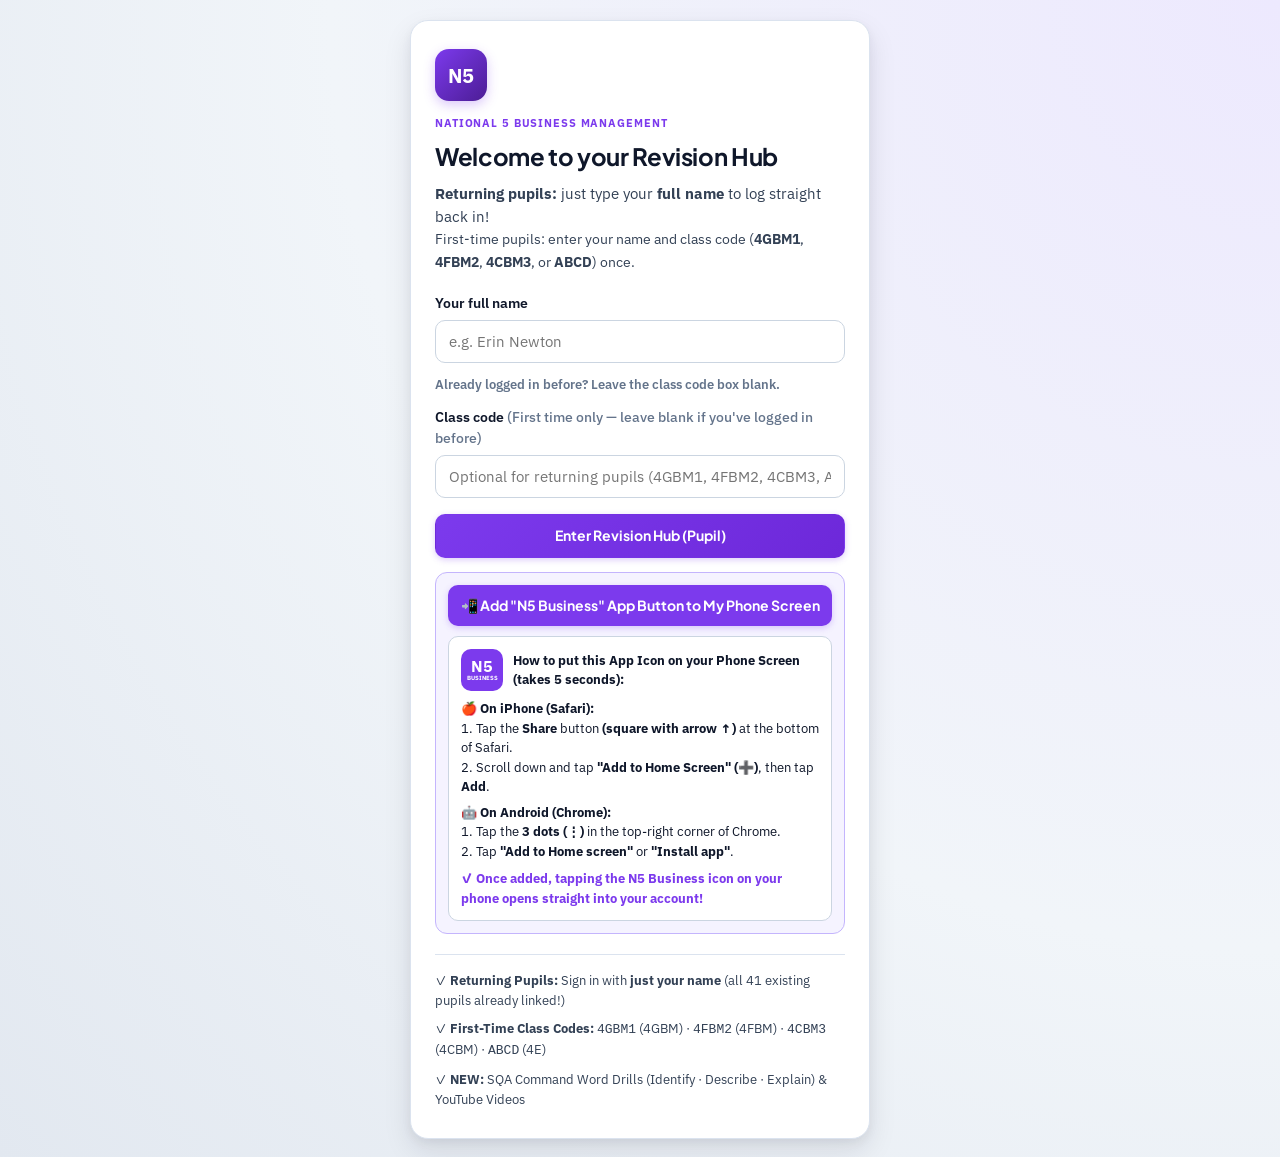
==== commit d38f4d9a: "Restore original app layout while keeping v68 pupil class-code lock and Added by teacher pills (v70)" ====
--- a/index.html
+++ b/index.html
@@ -12,16 +12,16 @@
   <meta name="apple-mobile-web-app-status-bar-style" content="black-translucent" />
   <meta name="apple-mobile-web-app-title" content="N5 Business" />
   <meta name="mobile-web-app-capable" content="yes" />
-  <meta name="theme-color" content="#1a393f" />
-  <link rel="manifest" href="./manifest.json?v=69" />
-  <link rel="icon" type="image/png" href="./n5-app-icon.png?v=69" />
-  <link rel="apple-touch-icon" href="./n5-app-icon.png?v=69" />
-  <link rel="stylesheet" href="./styles.css?v=69" />
+  <meta name="theme-color" content="#7c3aed" />
+  <link rel="manifest" href="./manifest.json?v=70" />
+  <link rel="icon" type="image/png" href="./n5-app-icon.png?v=70" />
+  <link rel="apple-touch-icon" href="./n5-app-icon.png?v=70" />
+  <link rel="stylesheet" href="./styles.css?v=70" />
 </head>
 <body>
   <div id="app"></div>
-  <script src="./hubData.js?v=69"></script>
-  <script src="./app.js?v=69"></script>
+  <script src="./hubData.js?v=70"></script>
+  <script src="./app.js?v=70"></script>
   <script>
     (function () {
       const appScript = document.querySelector('script[src*="app.js?v="]');
@@ -48,7 +48,7 @@
       }
       if ("serviceWorker" in navigator) {
         navigator.serviceWorker.addEventListener("controllerchange", reloadOnce);
-        navigator.serviceWorker.register("./sw.js?v=69", { updateViaCache: "none" }).then(reg => {
+        navigator.serviceWorker.register("./sw.js?v=70", { updateViaCache: "none" }).then(reg => {
           reg.update();
           document.addEventListener("visibilitychange", () => {
             if (document.visibilityState === "visible") {
--- a/styles.css
+++ b/styles.css
@@ -1,39 +1,34 @@
-@import url('https://fonts.googleapis.com/css2?family=Inter:wght@400;500;600;700&family=Lora:wght@600;700&display=swap');
+@import url('https://fonts.googleapis.com/css2?family=IBM+Plex+Sans:wght@400;500;600;700&family=Plus+Jakarta+Sans:wght@500;600;700;800&display=swap');
 
 :root {
-  --bg: #f5f4ef;
+  --bg: #f1f5f9;
   --surface: #ffffff;
-  --surface-alt: #faf9f5;
-  --surface-tint: #eef7f3;
-  --border: #e4e1d8;
-  --border-strong: #d4d0c5;
-  --text: #162a2e;
-  --text-secondary: #41555a;
-  --text-muted: #6c7f84;
-  --studio-dark: #1a393f;
-  --studio-darker: #132c31;
-  --studio-kicker: #8ec5bf;
-  --studio-sub: #c6dce0;
-  --primary: #2a9d74;
-  --primary-hover: #21815f;
-  --primary-soft: #e6f5ef;
-  --primary-border: #a7dcc8;
-  --navy: #162a2e;
-  --success: #1b7a54;
-  --success-bg: #e6f6ee;
-  --success-border: #9bd9be;
-  --warning: #a15c07;
-  --warning-bg: #fef7e6;
-  --warning-border: #f3d286;
-  --danger: #b42318;
-  --danger-bg: #fef0ef;
-  --danger-border: #f5b8b3;
+  --surface-alt: #f8fafc;
+  --surface-tint: #f5f3ff;
+  --border: #dbe3ef;
+  --border-strong: #cbd5e1;
+  --text: #0f172a;
+  --text-secondary: #334155;
+  --text-muted: #64748b;
+  --primary: #7c3aed;
+  --primary-hover: #6d28d9;
+  --primary-soft: #ede9fe;
+  --navy: #0f172a;
+  --success: #15803d;
+  --success-bg: #dcfce7;
+  --success-border: #86efac;
+  --warning: #b45309;
+  --warning-bg: #fef3c7;
+  --warning-border: #fcd34d;
+  --danger: #b91c1c;
+  --danger-bg: #fee2e2;
+  --danger-border: #fca5a5;
   --radius-sm: 10px;
   --radius-md: 14px;
   --radius-lg: 18px;
-  --shadow-sm: 0 1px 3px rgba(20, 47, 52, 0.05), 0 1px 2px rgba(20, 47, 52, 0.03);
-  --shadow-md: 0 6px 18px rgba(20, 47, 52, 0.07), 0 2px 5px rgba(20, 47, 52, 0.03);
-  --shadow-lg: 0 14px 32px rgba(20, 47, 52, 0.11), 0 4px 12px rgba(20, 47, 52, 0.05);
+  --shadow-sm: 0 1px 3px rgba(15, 23, 42, 0.06), 0 1px 2px rgba(15, 23, 42, 0.04);
+  --shadow-md: 0 4px 14px rgba(15, 23, 42, 0.07), 0 2px 4px rgba(15, 23, 42, 0.04);
+  --shadow-lg: 0 12px 28px rgba(15, 23, 42, 0.1), 0 4px 10px rgba(15, 23, 42, 0.05);
 }
 
 * {
@@ -46,104 +41,60 @@
   padding: 0;
   background: var(--bg);
   color: var(--text);
-  font-family: 'Inter', -apple-system, BlinkMacSystemFont, sans-serif;
+  font-family: 'IBM Plex Sans', -apple-system, BlinkMacSystemFont, sans-serif;
   font-size: 15px;
   line-height: 1.55;
   -webkit-font-smoothing: antialiased;
   overflow-x: hidden;
 }
 
-h1, h2, h3 {
-  font-family: 'Lora', Georgia, 'Times New Roman', serif;
+h1, h2, h3, h4 {
+  font-family: 'Plus Jakarta Sans', sans-serif;
   color: var(--text);
-  letter-spacing: -0.01em;
+  letter-spacing: -0.015em;
   margin-top: 0;
 }
 
-h4 {
-  font-family: 'Inter', -apple-system, BlinkMacSystemFont, sans-serif;
-  color: var(--text);
-  letter-spacing: -0.01em;
-  margin-top: 0;
-}
-
-code {
-  background: var(--surface-alt);
-  border: 1px solid var(--border);
-  border-radius: 6px;
-  padding: 1px 5px;
-  font-size: 0.9em;
-  color: var(--studio-dark);
-}
-
-/* =========================================================
-   LOGIN PAGE — Calm Revision Studio Aesthetic
-   ========================================================= */
+/* LOGIN PAGE (Matches Floot Pupil Login Experience + Upgraded Polish) */
 .login-page {
   min-height: 100vh;
   display: flex;
   align-items: center;
   justify-content: center;
-  padding: 24px 14px;
-  background: radial-gradient(circle at top center, #e6f1ee 0%, var(--bg) 52%, #eceae2 100%);
+  padding: 20px 14px;
+  background: radial-gradient(circle at top right, #ede9fe 0%, #f1f5f9 55%, #e2e8f0 100%);
 }
 
 .login-panel {
   width: 100%;
-  max-width: 472px;
+  max-width: 460px;
   background: var(--surface);
   border: 1px solid var(--border);
   border-radius: var(--radius-lg);
-  padding: 28px 26px;
+  padding: 28px 24px;
   box-shadow: var(--shadow-lg);
-  overflow: hidden;
-}
-
-.login-studio-head {
-  margin: -28px -26px 20px -26px;
-  padding: 22px 26px 20px 26px;
-  background: linear-gradient(135deg, var(--studio-dark) 0%, var(--studio-darker) 100%);
+}
+
+.login-logo {
+  width: 52px;
+  height: 52px;
+  border-radius: 14px;
+  background: linear-gradient(135deg, #7c3aed 0%, #4c1d95 100%);
   color: #ffffff;
-  border-bottom: 3px solid var(--primary);
-}
-
-.login-studio-head .kicker {
-  color: var(--studio-kicker);
-  margin-bottom: 6px;
-}
-
-.login-studio-head h1 {
-  color: #ffffff;
-  font-size: 24px;
-  margin: 0 0 6px 0;
-}
-
-.login-studio-head p {
-  color: var(--studio-sub);
-  margin: 0;
-  font-size: 13.5px;
-}
-
-.login-logo {
-  width: 46px;
-  height: 46px;
-  border-radius: 12px;
-  background: var(--primary);
-  color: #ffffff;
-  display: inline-flex;
+  display: flex;
   align-items: center;
   justify-content: center;
   font-weight: 800;
-  font-size: 18px;
-  margin-bottom: 12px;
-  box-shadow: 0 4px 12px rgba(42, 157, 116, 0.32);
+  font-size: 20px;
+  margin-bottom: 14px;
+  box-shadow: 0 4px 12px rgba(124, 58, 237, 0.28);
 }
 
 .kicker {
   font-size: 11px;
-  font-weight: 700;
+  font-weight: 800;
   text-transform: uppercase;
-  letter-spacing: 0.11em;
+  letter-spacing: 0.08em;
   color: var(--primary);
   margin: 0 0 6px 0;
 }
@@ -155,8 +106,8 @@
 
 .login-lead {
   color: var(--text-secondary);
-  margin: 0 0 18px 0;
-  font-size: 14px;
+  margin: 0 0 20px 0;
+  font-size: 14.5px;
 }
 
 .pupil-form {
@@ -166,7 +117,7 @@
 }
 
 .pupil-form label {
-  font-size: 13px;
+  font-size: 13.5px;
   font-weight: 600;
   color: var(--text);
   margin-bottom: -6px;
@@ -179,11 +130,11 @@
 select,
 textarea {
   width: 100%;
-  padding: 10px 13px;
+  padding: 11px 13px;
   border: 1.5px solid var(--border-strong);
   border-radius: var(--radius-sm);
   font-family: inherit;
-  font-size: 14.5px;
+  font-size: 15px;
   color: var(--text);
   background: var(--surface);
   transition: border-color 0.15s ease, box-shadow 0.15s ease;
@@ -194,19 +145,19 @@
 textarea:focus {
   outline: none;
   border-color: var(--primary);
-  box-shadow: 0 0 0 3px rgba(42, 157, 116, 0.18);
+  box-shadow: 0 0 0 3px rgba(124, 58, 237, 0.18);
 }
 
 .btn {
   display: inline-flex;
   align-items: center;
   justify-content: center;
-  gap: 7px;
-  padding: 10px 16px;
+  gap: 8px;
+  padding: 11px 16px;
   border-radius: var(--radius-sm);
-  font-family: 'Inter', -apple-system, sans-serif;
-  font-size: 13.5px;
-  font-weight: 600;
+  font-family: 'Plus Jakarta Sans', sans-serif;
+  font-size: 14px;
+  font-weight: 700;
   cursor: pointer;
   border: 1.5px solid transparent;
   transition: all 0.15s ease;
@@ -226,9 +177,9 @@
 }
 
 .btn-primary {
-  background: var(--primary);
+  background: linear-gradient(135deg, #7c3aed 0%, #6d28d9 100%);
   color: #ffffff;
-  box-shadow: 0 2px 6px rgba(42, 157, 116, 0.24);
+  box-shadow: 0 2px 6px rgba(124, 58, 237, 0.25);
 }
 
 .btn-primary:hover:not(:disabled) {
@@ -242,20 +193,19 @@
 }
 
 .btn-outline:hover:not(:disabled) {
-  background: var(--surface-tint);
+  background: var(--surface-alt);
   border-color: var(--primary);
-  color: var(--studio-dark);
+  color: var(--primary);
 }
 
 .btn-soft {
   background: var(--primary-soft);
-  color: var(--studio-dark);
-  border-color: var(--primary-border);
+  color: var(--primary);
+  border-color: #c4b5fd;
 }
 
 .btn-soft:hover:not(:disabled) {
-  background: #d5efe4;
-  border-color: var(--primary);
+  background: #c4b5fd;
 }
 
 .btn-success {
@@ -264,7 +214,7 @@
 }
 
 .btn-sm {
-  padding: 7px 12px;
+  padding: 8px 12px;
   font-size: 12.5px;
 }
 
@@ -275,7 +225,7 @@
 }
 
 .teacher-area {
-  margin-top: 16px;
+  margin-top: 18px;
   padding-top: 16px;
   border-top: 1px solid var(--border);
 }
@@ -292,8 +242,8 @@
 }
 
 .login-features {
-  margin-top: 18px;
-  padding-top: 15px;
+  margin-top: 20px;
+  padding-top: 16px;
   border-top: 1px solid var(--border);
   display: grid;
   gap: 8px;
@@ -301,104 +251,25 @@
   color: var(--text-secondary);
 }
 
-/* =========================================================
-   STUDIO TOP BANNER (Full-Bleed Dark Teal Header from Screenshot)
-   ========================================================= */
-.studio-banner {
-  background: linear-gradient(135deg, var(--studio-dark) 0%, var(--studio-darker) 100%);
-  color: #ffffff;
-  border-bottom: 1px solid rgba(255, 255, 255, 0.08);
-  box-shadow: 0 4px 16px rgba(19, 44, 49, 0.14);
-}
-
-.studio-banner-inner {
-  max-width: 1260px;
+/* APP SHELL */
+.app-shell {
+  max-width: 1320px;
   margin: 0 auto;
-  padding: 20px 20px 22px 20px;
-  display: flex;
-  align-items: center;
-  justify-content: space-between;
-  flex-wrap: wrap;
-  gap: 14px;
-}
-
-.studio-kicker {
-  font-size: 11px;
-  font-weight: 700;
-  text-transform: uppercase;
-  letter-spacing: 0.14em;
-  color: var(--studio-kicker);
-  margin: 0 0 5px 0;
-}
-
-.studio-title {
-  font-family: 'Lora', Georgia, serif;
-  font-size: 26px;
-  font-weight: 700;
-  color: #ffffff;
-  margin: 0;
-  line-height: 1.2;
-}
-
-.studio-subtitle {
-  font-size: 13.5px;
-  color: var(--studio-sub);
-  margin: 5px 0 0 0;
-}
-
-.studio-banner .user-pill-row {
-  display: flex;
-  align-items: center;
-  gap: 8px;
-  flex-wrap: wrap;
-}
-
-.studio-user-chip {
-  display: inline-flex;
-  align-items: center;
-  gap: 6px;
-  padding: 6px 12px;
-  border-radius: 999px;
-  font-size: 12.5px;
-  font-weight: 600;
-  background: rgba(255, 255, 255, 0.12);
-  border: 1px solid rgba(255, 255, 255, 0.22);
-  color: #f0f9f7;
-}
-
-.studio-signout-btn {
-  background: rgba(255, 255, 255, 0.08);
-  color: #ffffff;
-  border: 1px solid rgba(255, 255, 255, 0.28);
-}
-
-.studio-signout-btn:hover:not(:disabled) {
-  background: rgba(255, 255, 255, 0.18);
-  border-color: rgba(255, 255, 255, 0.5);
-  color: #ffffff;
-}
-
-/* =========================================================
-   APP SHELL & STUDIO NAVIGATION PILL BAR
-   ========================================================= */
-.app-shell {
-  max-width: 1260px;
-  margin: 0 auto;
-  padding: 18px 20px 98px 20px;
+  padding: 16px 14px 98px 14px;
 }
 
 .top-bar {
-  background: var(--studio-dark);
-  color: #ffffff;
+  background: var(--surface);
+  border: 1px solid var(--border);
   border-radius: var(--radius-md);
-  padding: 16px 20px;
+  padding: 14px 18px;
   display: flex;
   align-items: center;
   justify-content: space-between;
   flex-wrap: wrap;
   gap: 12px;
-  box-shadow: var(--shadow-md);
-  margin-bottom: 16px;
+  box-shadow: var(--shadow-sm);
+  margin-bottom: 14px;
 }
 
 .brand-row {
@@ -408,21 +279,28 @@
 }
 
 .brand-badge {
-  background: var(--primary);
-  color: #ffffff;
+  background: linear-gradient(135deg, #7c3aed 0%, #4c1d95 100%);
+  color: #fff;
   font-weight: 800;
-  font-size: 13px;
-  padding: 8px 11px;
-  border-radius: 10px;
-  letter-spacing: 0.04em;
-  box-shadow: 0 2px 8px rgba(42, 157, 116, 0.3);
+  font-size: 14px;
+  padding: 9px 12px;
+  border-radius: 11px;
+  letter-spacing: 0.03em;
+  box-shadow: 0 2px 8px rgba(124, 58, 237, 0.28);
+}
+
+.user-pill-row {
+  display: flex;
+  align-items: center;
+  gap: 8px;
+  flex-wrap: wrap;
 }
 
 .badge {
   display: inline-flex;
   align-items: center;
   gap: 5px;
-  padding: 4px 11px;
+  padding: 4px 10px;
   border-radius: 999px;
   font-size: 12px;
   font-weight: 600;
@@ -433,8 +311,8 @@
 
 .badge-primary {
   background: var(--primary-soft);
-  color: var(--studio-dark);
-  border-color: var(--primary-border);
+  color: var(--primary);
+  border-color: #c4b5fd;
 }
 
 .badge-success {
@@ -455,94 +333,14 @@
   border-color: var(--danger-border);
 }
 
-/* CLEAN STUDIO PILL ROW (Directly on warm paper canvas, matching screenshot) */
-.nav-tabs {
-  display: flex;
-  flex-wrap: wrap;
-  gap: 7px;
-  padding: 4px 2px 10px 2px;
-  background: transparent;
-  border: none;
-  border-radius: 0;
-  box-shadow: none;
-  margin-bottom: 14px;
-  position: sticky;
-  top: 0;
-  z-index: 30;
-  backdrop-filter: blur(8px);
-  -webkit-backdrop-filter: blur(8px);
-  background: rgba(245, 244, 239, 0.94);
-  scrollbar-width: none;
-}
-
-.nav-tabs::-webkit-scrollbar {
-  display: none;
-}
-
-.nav-tab {
-  padding: 8px 13px;
-  border-radius: 9px;
-  border: 1px solid var(--border);
-  background: var(--surface);
-  color: var(--text-secondary);
-  font-family: 'Inter', -apple-system, sans-serif;
-  font-weight: 600;
-  font-size: 13px;
-  cursor: pointer;
-  white-space: nowrap;
-  display: inline-flex;
-  align-items: center;
-  gap: 6px;
-  transition: all 0.15s ease;
-  box-shadow: 0 1px 2px rgba(20, 47, 52, 0.04);
-  touch-action: manipulation;
-}
-
-.nav-tab:hover {
-  background: var(--surface-tint);
-  border-color: var(--primary-border);
-  color: var(--studio-dark);
-}
-
-.nav-tab.active {
-  background: var(--primary);
-  border-color: var(--primary);
-  color: #ffffff;
-  font-weight: 700;
-  box-shadow: 0 3px 10px rgba(42, 157, 116, 0.28);
-}
-
-/* =========================================================
-   STUDIO SECTION PANELS & TWO-COLUMN CARD GRIDS
-   ========================================================= */
+/* HERO / OVERVIEW DASHBOARD */
 .dashboard-overview {
-  background: transparent;
-  border: none;
-  border-radius: 0;
-  padding: 4px 0 8px 0;
-  box-shadow: none;
+  background: var(--surface);
+  border: 1px solid var(--border);
+  border-radius: var(--radius-lg);
+  padding: 20px;
+  box-shadow: var(--shadow-sm);
   margin-bottom: 16px;
-}
-
-.studio-section-head {
-  display: flex;
-  justify-content: space-between;
-  align-items: flex-end;
-  flex-wrap: wrap;
-  gap: 12px;
-  margin-bottom: 16px;
-  padding-bottom: 12px;
-  border-bottom: 1px solid var(--border);
-}
-
-.studio-score-pill {
-  font-size: 13px;
-  font-weight: 600;
-  color: var(--text-secondary);
-  background: var(--surface);
-  border: 1px solid var(--border);
-  padding: 6px 12px;
-  border-radius: 999px;
 }
 
 .dashboard-top-grid {
@@ -553,101 +351,110 @@
 }
 
 .stat-card {
-  background: var(--surface);
+  background: var(--surface-alt);
   border: 1px solid var(--border);
   border-radius: var(--radius-md);
-  padding: 16px 18px;
+  padding: 15px;
   display: flex;
   flex-direction: column;
   justify-content: space-between;
   gap: 10px;
-  box-shadow: var(--shadow-sm);
-}
-
-/* Crisp 2-column Revision Studio Grid on desktop */
+}
+
 .course-grid {
   display: grid;
-  grid-template-columns: repeat(2, minmax(0, 1fr));
-  gap: 16px;
+  grid-template-columns: repeat(auto-fit, minmax(220px, 1fr));
+  gap: 12px;
   margin-top: 12px;
 }
 
-@media (max-width: 768px) {
-  .course-grid {
-    grid-template-columns: 1fr;
-  }
-}
-
 .course-card {
   background: var(--surface);
   border: 1px solid var(--border);
   border-radius: var(--radius-md);
-  padding: 18px 20px;
+  padding: 15px;
   display: flex;
   flex-direction: column;
   justify-content: space-between;
-  gap: 14px;
+  gap: 12px;
   box-shadow: var(--shadow-sm);
-  transition: transform 0.15s ease, border-color 0.15s ease, box-shadow 0.15s ease;
+  transition: transform 0.15s ease, border-color 0.15s ease;
 }
 
 .course-card:hover {
   transform: translateY(-2px);
-  border-color: var(--primary-border);
-  box-shadow: var(--shadow-md);
+  border-color: var(--primary);
 }
 
 .course-num {
   display: inline-block;
   font-size: 11px;
-  font-weight: 700;
+  font-weight: 800;
   padding: 3px 8px;
   border-radius: 6px;
   background: var(--primary-soft);
-  color: var(--studio-dark);
-  border: 1px solid var(--primary-border);
-  margin-bottom: 8px;
-}
-
-.course-card-actions {
-  display: flex;
-  flex-direction: column;
+  color: var(--primary);
+  margin-bottom: 6px;
+}
+
+/* MAIN NAVIGATION TABS */
+.nav-tabs {
+  display: flex;
+  gap: 6px;
+  overflow-x: auto;
+  padding: 6px;
+  background: var(--surface);
+  border: 1px solid var(--border);
+  border-radius: var(--radius-md);
+  box-shadow: var(--shadow-sm);
+  margin-bottom: 16px;
+  position: sticky;
+  top: 6px;
+  z-index: 30;
+  scrollbar-width: none;
+}
+
+.nav-tabs::-webkit-scrollbar {
+  display: none;
+}
+
+.nav-tab {
+  padding: 10px 14px;
+  border-radius: var(--radius-sm);
+  border: 1px solid transparent;
+  background: transparent;
+  color: var(--text-secondary);
+  font-family: 'Plus Jakarta Sans', sans-serif;
+  font-weight: 700;
+  font-size: 13.5px;
+  cursor: pointer;
+  white-space: nowrap;
+  display: inline-flex;
+  align-items: center;
   gap: 7px;
-}
-
-.course-row-btn {
-  width: 100%;
-  justify-content: space-between;
+  transition: all 0.15s ease;
+  touch-action: manipulation;
+}
+
+.nav-tab:hover {
   background: var(--surface-alt);
-  border: 1px solid var(--border);
   color: var(--text);
-  padding: 9px 12px;
-  border-radius: 9px;
-  font-size: 13px;
-  font-weight: 600;
-  text-align: left;
-}
-
-.course-row-btn:hover {
-  background: var(--primary-soft);
-  border-color: var(--primary);
-  color: var(--studio-dark);
-}
-
-.studio-quick-bar {
-  display: flex;
-  gap: 8px;
-  flex-wrap: wrap;
-  margin-top: 14px;
-}
-
+}
+
+.nav-tab.active {
+  background: linear-gradient(135deg, #7c3aed 0%, #6d28d9 100%);
+  color: #ffffff;
+  box-shadow: 0 2px 6px rgba(124, 58, 237, 0.25);
+}
+
+/* SECTION PANELS */
 .section-panel {
   background: var(--surface);
   border: 1px solid var(--border);
   border-radius: var(--radius-lg);
-  padding: 22px 24px;
+  padding: 20px;
   box-shadow: var(--shadow-sm);
-  margin-bottom: 18px;
+  margin-bottom: 16px;
 }
 
 .two-col-layout {
@@ -671,18 +478,14 @@
   }
 }
 
-/* =========================================================
-   COMMAND WORD DRILLS
-   ========================================================= */
+/* COMMAND WORD DRILLS */
 .drill-header-row {
   display: flex;
   justify-content: space-between;
   align-items: flex-start;
   flex-wrap: wrap;
   gap: 12px;
-  margin-bottom: 16px;
-  padding-bottom: 12px;
-  border-bottom: 1px solid var(--border);
+  margin-bottom: 14px;
 }
 
 .drill-filter-bar {
@@ -710,9 +513,9 @@
 }
 
 .drill-pill-card {
-  padding: 13px 13px;
+  padding: 13px 12px;
   border-radius: var(--radius-md);
-  border: 1.5px solid var(--border);
+  border: 2px solid var(--border);
   background: var(--surface-alt);
   cursor: pointer;
   text-align: left;
@@ -736,15 +539,15 @@
 }
 
 .drill-pill-card.active {
-  border-color: var(--primary);
-  background: var(--primary);
+  border-color: #7c3aed;
+  background: linear-gradient(135deg, #7c3aed 0%, #6d28d9 100%);
   color: #ffffff;
-  box-shadow: 0 6px 16px rgba(42, 157, 116, 0.25);
+  box-shadow: 0 6px 16px rgba(124, 58, 237, 0.28);
 }
 
 .drill-pill-card h4 {
   margin: 2px 0 0 0;
-  font-size: 14px;
+  font-size: 14.5px;
   color: var(--text);
 }
 
@@ -759,13 +562,13 @@
 }
 
 .drill-pill-card.active p {
-  color: #e4f7f0;
+  color: #ede9fe;
 }
 
 .drill-pill-card .badge-active-pill {
   background: rgba(255, 255, 255, 0.22);
   color: #ffffff;
-  border-color: rgba(255, 255, 255, 0.42);
+  border-color: rgba(255, 255, 255, 0.4);
 }
 
 .question-nav-bar {
@@ -785,7 +588,7 @@
   min-width: 0;
   padding: 7px 10px !important;
   font-size: 13.5px !important;
-  font-weight: 600;
+  font-weight: 700;
   border-radius: 8px !important;
   background: #ffffff !important;
 }
@@ -816,15 +619,13 @@
   background: var(--surface-tint);
 }
 
-/* =========================================================
-   YOUTUBE VIDEO EMBED CARD
-   ========================================================= */
+/* YOUTUBE VIDEO EMBED CARD */
 .video-card {
-  background: var(--studio-darker);
-  color: #f4f8f7;
+  background: #0f172a;
+  color: #f8fafc;
   border-radius: var(--radius-md);
   overflow: hidden;
-  border: 1px solid #24484f;
+  border: 1px solid #1e293b;
   margin: 14px 0;
 }
 
@@ -835,7 +636,7 @@
   justify-content: space-between;
   gap: 12px;
   flex-wrap: wrap;
-  border-bottom: 1px solid #24484f;
+  border-bottom: 1px solid #1e293b;
 }
 
 .video-header h4 {
@@ -848,7 +649,7 @@
   position: relative;
   width: 100%;
   padding-top: 56.25%;
-  background: #0b1b1e;
+  background: #020617;
 }
 
 .video-frame-wrap iframe {
@@ -861,9 +662,9 @@
 
 .video-footer {
   padding: 10px 16px;
-  background: var(--studio-dark);
+  background: #1e293b;
   font-size: 13px;
-  color: var(--studio-sub);
+  color: #cbd5e1;
   display: flex;
   align-items: center;
   justify-content: space-between;
@@ -871,14 +672,12 @@
   gap: 10px;
 }
 
-/* =========================================================
-   QUESTION & FEEDBACK CARDS
-   ========================================================= */
+/* QUESTION & FEEDBACK CARDS */
 .question-card {
   background: var(--surface);
-  border: 1px solid var(--border);
+  border: 1.5px solid var(--border);
   border-radius: var(--radius-md);
-  padding: 20px;
+  padding: 18px;
   box-shadow: var(--shadow-sm);
 }
 
@@ -886,12 +685,12 @@
   background: var(--surface-alt);
   border: 1px solid var(--border);
   border-radius: var(--radius-md);
-  padding: 16px 18px;
+  padding: 16px;
 }
 
 .feedback-box {
   margin-top: 16px;
-  padding: 16px 18px;
+  padding: 16px;
   border-radius: var(--radius-md);
   border: 1px solid var(--border);
   background: var(--surface-alt);
@@ -921,12 +720,10 @@
   margin-bottom: 5px;
 }
 
-/* =========================================================
-   FLASHCARD
-   ========================================================= */
+/* FLASHCARD */
 .flashcard-box {
-  background: linear-gradient(135deg, var(--surface-tint) 0%, #ffffff 100%);
-  border: 1.5px solid var(--primary-border);
+  background: linear-gradient(135deg, #f5f3ff 0%, #ffffff 100%);
+  border: 2px solid #c4b5fd;
   border-radius: var(--radius-md);
   padding: 24px;
   min-height: 170px;
@@ -942,15 +739,12 @@
   box-shadow: var(--shadow-md);
 }
 
-/* =========================================================
-   TABLES
-   ========================================================= */
+/* TABLES */
 .data-table-wrap {
   width: 100%;
   overflow-x: auto;
   border: 1px solid var(--border);
   border-radius: var(--radius-sm);
-  background: var(--surface);
   -webkit-overflow-scrolling: touch;
 }
 
@@ -971,63 +765,85 @@
 .data-table th {
   background: var(--surface-alt);
   font-weight: 700;
-  color: var(--studio-dark);
-}
-
-/* =========================================================
-   MOBILE STICKY DOCK & RESPONSIVE MOBILE EXPERIENCE
-   ========================================================= */
+  color: var(--text);
+}
+
+/* MOBILE STICKY DOCK & RESPONSIVE MOBILE APP EXPERIENCE */
 .mobile-dock {
   display: none;
 }
 
 @media (max-width: 768px) {
-  .studio-banner-inner {
-    padding: 12px 14px 14px 14px;
+
+  /* Ultra-compact 1-line mobile app header */
+  .top-bar {
+    flex-wrap: nowrap !important;
+    padding: 8px 10px !important;
+  }
+  .top-bar .user-pill-row .badge {
+    display: none !important;
+  }
+  .top-bar .brand-row p,
+  .top-bar .brand-row small {
+    display: none !important;
+  }
+
+
+  /* Native Mobile App Layout Enhancements */
+  .nav-tabs {
+    display: none !important;
+  }
+
+  .top-bar {
+    padding: 10px 12px;
     gap: 8px;
-  }
-
-  .studio-title {
-    font-size: 19px;
-  }
-
-  .studio-subtitle {
+    margin-bottom: 10px;
+  }
+
+  .top-bar h1, .top-bar h2, .top-bar strong {
+    font-size: 15px !important;
+  }
+
+  .dashboard-overview {
+    padding: 12px !important;
+    margin-bottom: 12px;
+  }
+
+  .dashboard-top-grid {
+    display: flex !important;
+    overflow-x: auto;
+    scroll-snap-type: x mandatory;
+    gap: 10px;
+    padding-bottom: 4px;
+    -webkit-overflow-scrolling: touch;
+    scrollbar-width: none;
+  }
+
+  .dashboard-top-grid::-webkit-scrollbar,
+  .course-grid::-webkit-scrollbar {
     display: none;
   }
 
-  .studio-user-chip {
-    display: none;
-  }
-
-  .nav-tabs {
-    flex-wrap: nowrap;
+  .dashboard-top-grid > .stat-card {
+    flex: 0 0 82%;
+    scroll-snap-align: start;
+    padding: 12px;
+  }
+
+  .course-grid {
+    display: flex !important;
     overflow-x: auto;
-    padding: 4px 0 8px 0;
-    gap: 6px;
-    margin-bottom: 10px;
-  }
-
-  .nav-tab {
-    padding: 7px 12px;
-    font-size: 12.5px;
-  }
-
-  .app-shell {
-    padding: 10px 12px 92px 12px;
-  }
-
-  .dashboard-overview {
-    padding: 0;
-    margin-bottom: 12px;
-  }
-
-  .section-panel {
-    padding: 15px 13px;
-    border-radius: 14px;
-  }
-
-  .question-card {
-    padding: 14px 12px;
+    scroll-snap-type: x mandatory;
+    gap: 10px;
+    padding-bottom: 4px;
+    -webkit-overflow-scrolling: touch;
+    scrollbar-width: none;
+  }
+
+  .course-grid > .course-card {
+    flex: 0 0 76%;
+    scroll-snap-align: start;
+    padding: 12px;
   }
 
   .question-nav-bar {
@@ -1039,6 +855,25 @@
     padding: 8px 10px;
     font-size: 12px;
     white-space: nowrap;
+  }
+
+  .app-shell {
+    padding: 10px 10px 96px 10px;
+  }
+
+  .top-bar {
+    padding: 12px 14px;
+    border-radius: 14px;
+  }
+
+  .dashboard-overview,
+  .section-panel {
+    padding: 14px 12px;
+    border-radius: 14px;
+  }
+
+  .question-card {
+    padding: 14px 12px;
   }
 
   /* Prevent iOS Safari zoom on input focus */
@@ -1089,12 +924,12 @@
   }
 
   .course-grid {
-    grid-template-columns: 1fr;
-    gap: 10px;
+    grid-template-columns: repeat(2, 1fr);
+    gap: 8px;
   }
 
   .course-card {
-    padding: 14px;
+    padding: 12px;
   }
 
   .mobile-dock {
@@ -1105,11 +940,11 @@
     bottom: 0;
     left: 0;
     right: 0;
-    background: var(--studio-darker);
-    border-top: 2px solid var(--primary);
+    background: #2e1065;
+    border-top: 2px solid #7c3aed;
     padding: 7px 6px calc(7px + env(safe-area-inset-bottom, 0px)) 6px;
     z-index: 50;
-    box-shadow: 0 -4px 18px rgba(19, 44, 49, 0.28);
+    box-shadow: 0 -4px 18px rgba(46, 16, 101, 0.28);
   }
 
   .mobile-dock button {
@@ -1118,7 +953,7 @@
     padding: 6px 2px;
     font-size: 10.5px;
     font-weight: 600;
-    color: var(--studio-sub);
+    color: #ddd6fe;
     display: flex;
     flex-direction: column;
     align-items: center;
@@ -1131,14 +966,14 @@
 
   .mobile-dock button.active {
     color: #ffffff;
-    background: var(--primary);
-    font-weight: 700;
-    box-shadow: 0 2px 8px rgba(42, 157, 116, 0.4);
+    background: #7c3aed;
+    font-weight: 800;
+    box-shadow: 0 2px 8px rgba(124, 58, 237, 0.45);
   }
 }
 
 @media print {
-  .studio-banner, .nav-tabs, .mobile-dock, .no-print, .btn, button {
+  .nav-tabs, .mobile-dock, .no-print, .btn, button {
     display: none !important;
   }
   body, .app-shell, .section-panel {
